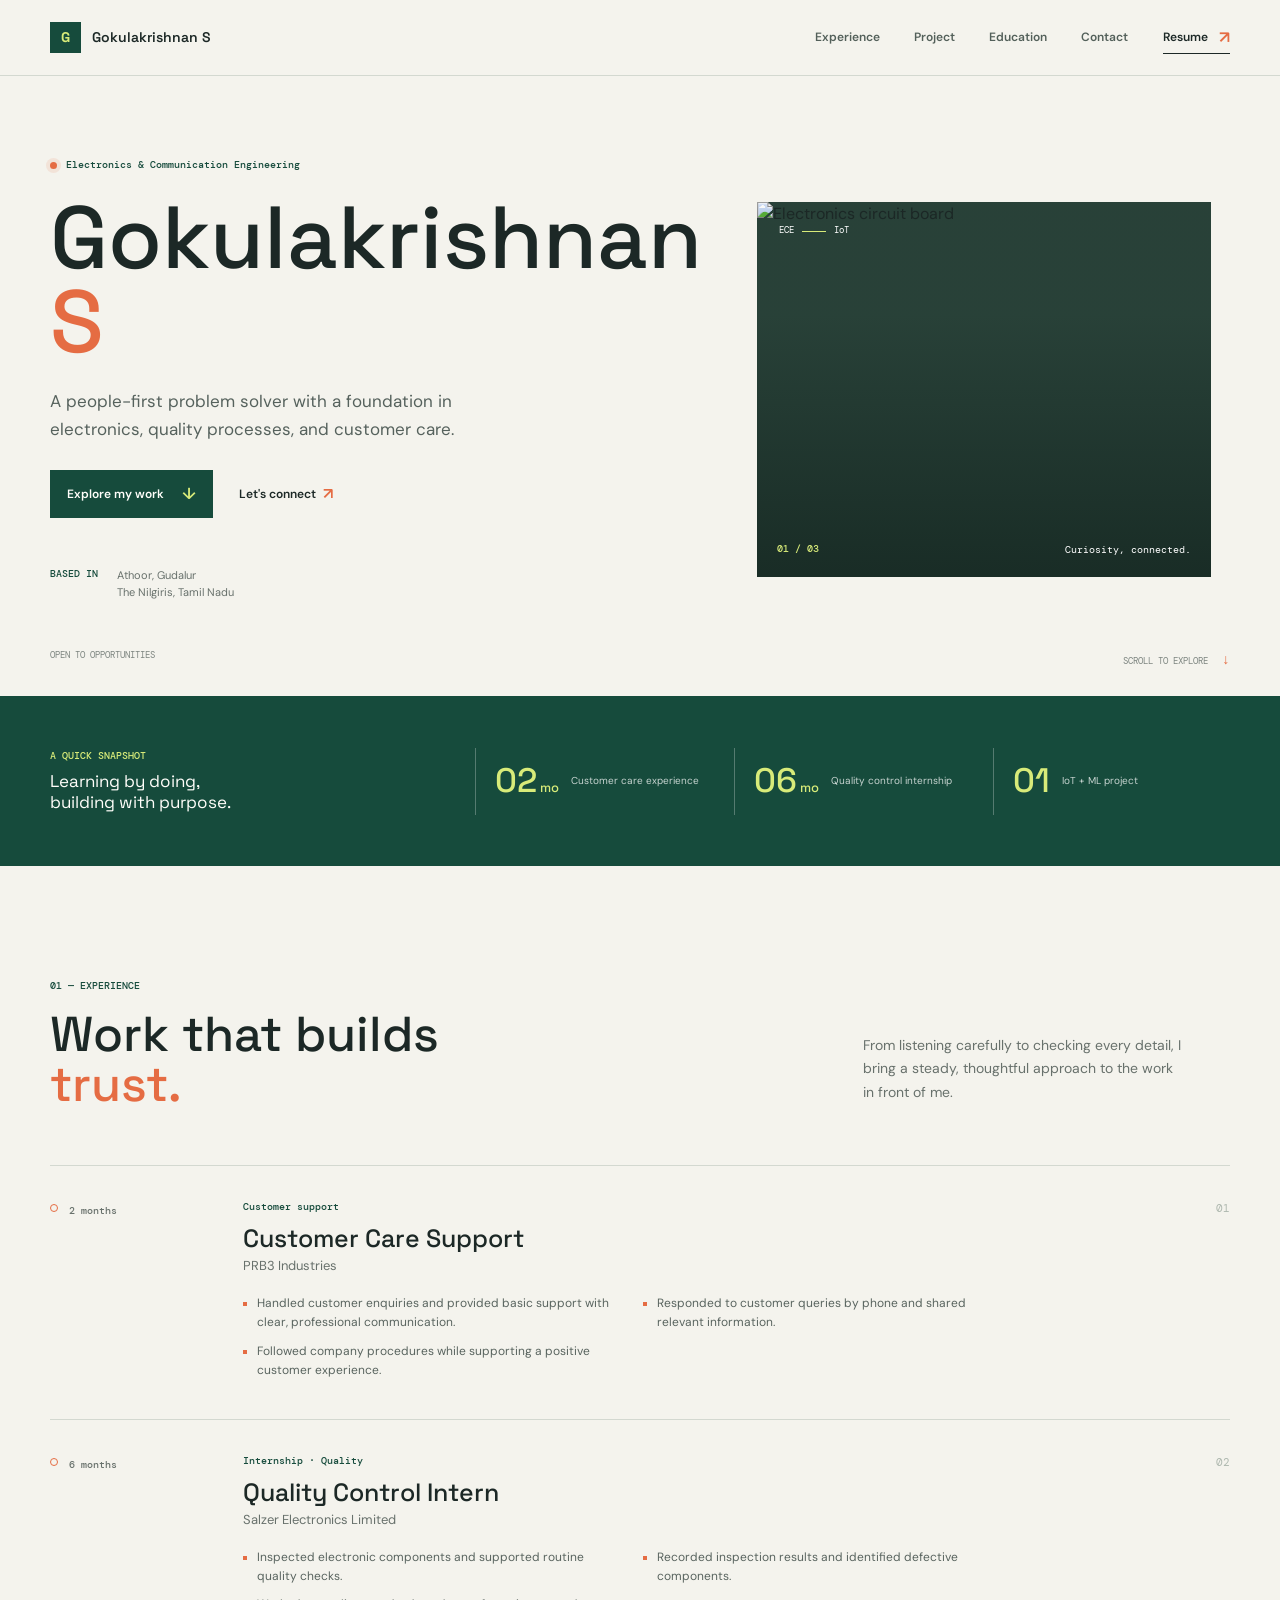
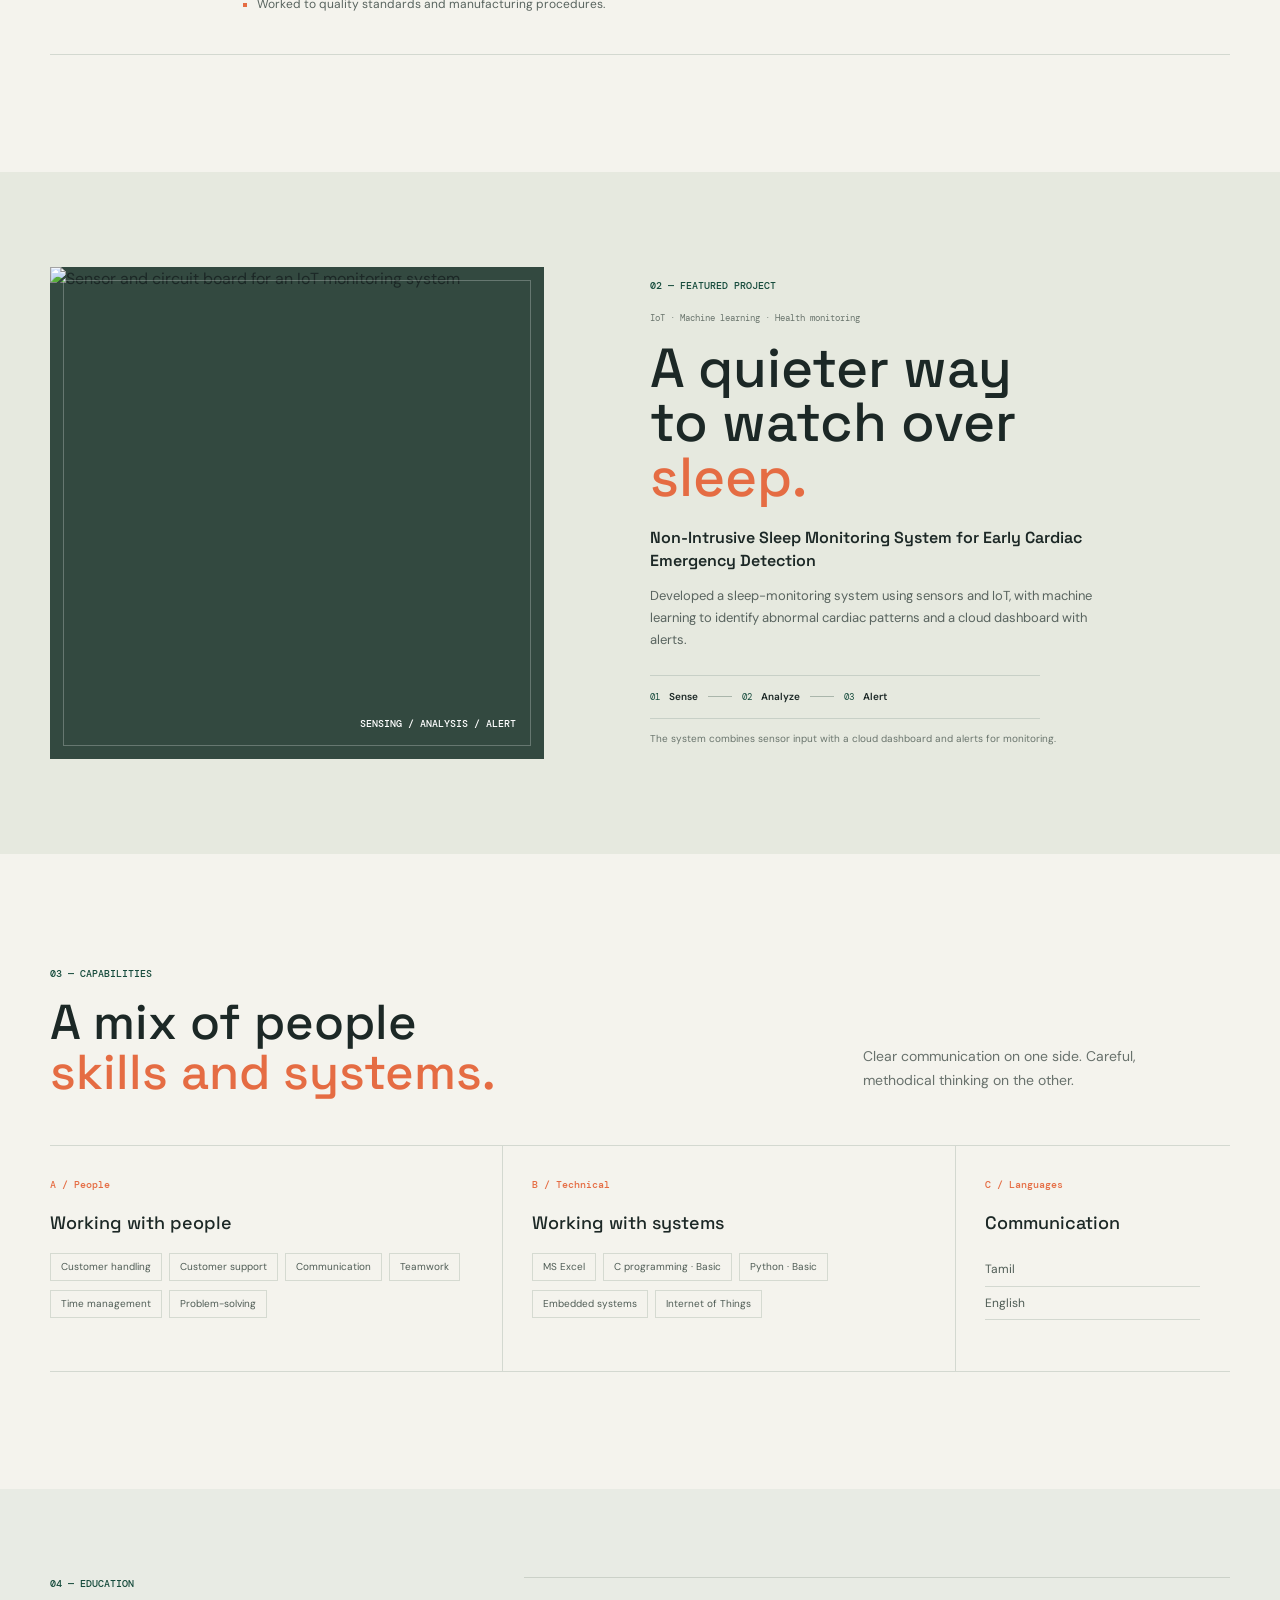
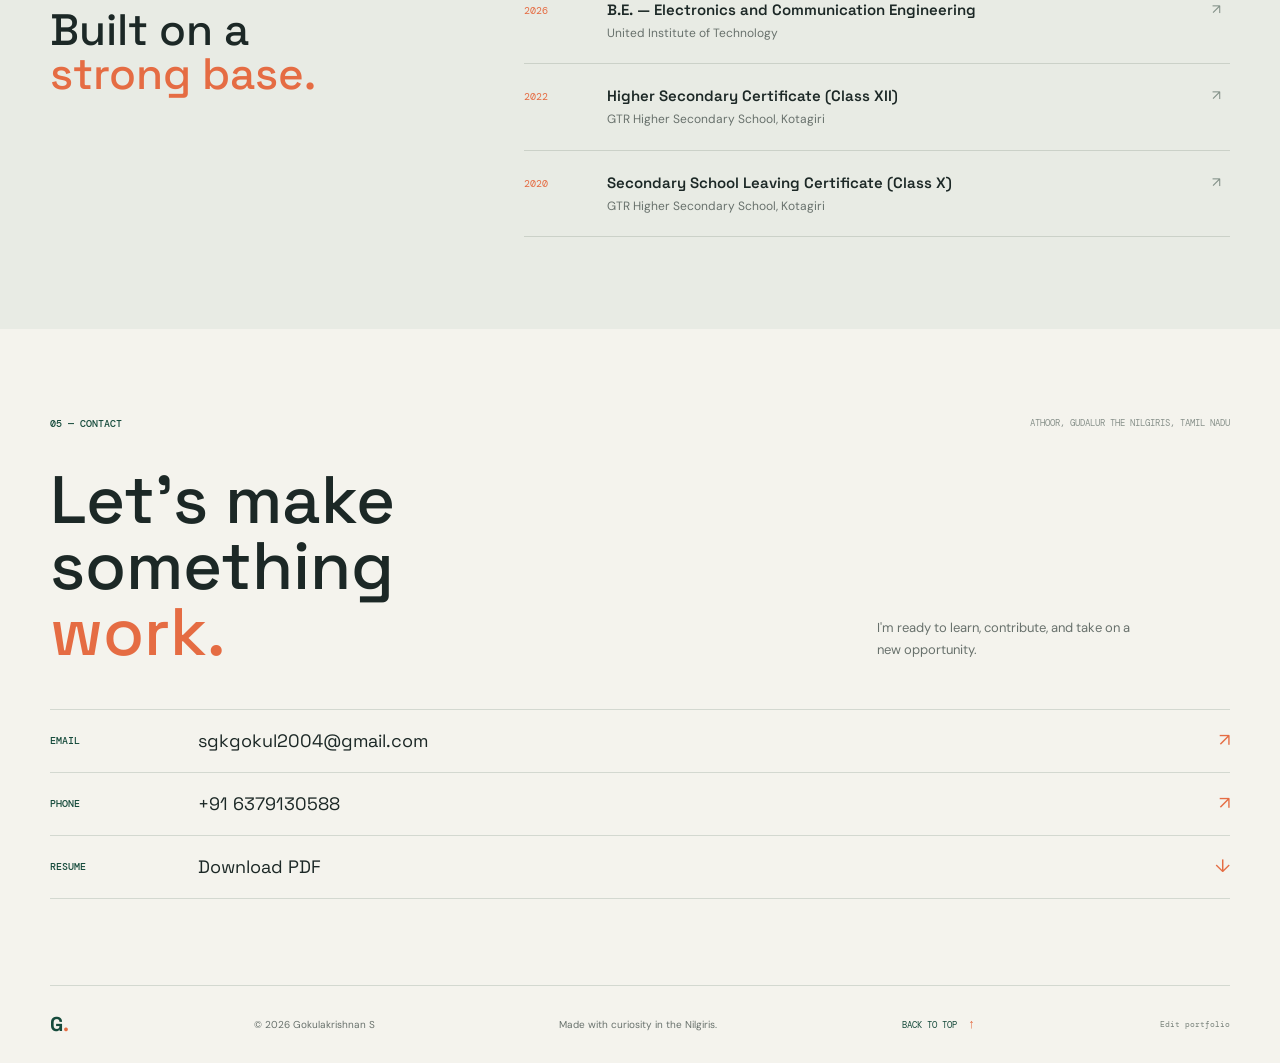
==== index.html @ 5e362fda "Build editable portfolio and GitHub Pages site" ====
<!doctype html>
<html lang="en">
  <head>
    <meta charset="utf-8" />
    <meta name="viewport" content="width=device-width, initial-scale=1" />
    <meta name="theme-color" content="#f4f3ed" />
    <meta name="description" content="Portfolio of Gokulakrishnan S, Electronics and Communication Engineering graduate with experience in customer support and quality control." />
    <title>Gokulakrishnan S | ECE Graduate & Customer Support</title>
    <link rel="preconnect" href="https://fonts.googleapis.com" />
    <link rel="preconnect" href="https://fonts.gstatic.com" crossorigin />
    <link href="https://fonts.googleapis.com/css2?family=DM+Mono:wght@400;500&family=DM+Sans:wght@400;500;600;700&family=Space+Grotesk:wght@400;500;600;700&display=swap" rel="stylesheet" />
    <link rel="stylesheet" href="styles.css" />
    <script src="script.js" defer></script>
  </head>
  <body>
    <a class="skip-link" href="#main">Skip to content</a>
    <header class="site-header">
      <a class="wordmark" href="#top" aria-label="Gokulakrishnan S, home"><span class="wordmark-mark">G</span><span>Gokulakrishnan S</span></a>
      <button class="menu-toggle" type="button" aria-expanded="false" aria-controls="primary-nav" aria-label="Open navigation"><span></span><span></span></button>
      <nav class="primary-nav" id="primary-nav" aria-label="Main navigation">
        <a href="#experience">Experience</a>
        <a href="#project">Project</a>
        <a href="#education">Education</a>
        <a href="#contact">Contact</a>
      </nav>
      <a class="header-resume" href="assets/Gokulakrishnan-S-Resume.pdf" download>
        <span>Resume</span><span class="arrow-icon" aria-hidden="true">↗</span>
      </a>
    </header>

    <main id="main">
      <section class="hero page-wrap" id="top" aria-labelledby="hero-title">
        <div class="hero-copy">
          <p class="eyebrow"><span class="status-dot"></span> Electronics & Communication Engineering</p>
          <h1 id="hero-title">Gokulakrishnan <span>S.</span></h1>
          <p class="hero-intro">A people-first problem solver with a foundation in electronics, quality processes, and customer care.</p>
          <div class="hero-actions">
            <a class="button button-dark" href="#experience">Explore my work <span aria-hidden="true">↓</span></a>
            <a class="text-link" href="mailto:sgkgokul2004@gmail.com">Let’s connect <span aria-hidden="true">↗</span></a>
          </div>
          <div class="hero-meta">
            <span class="mono-label">BASED IN</span>
            <span>Athoor, Gudalur<br />The Nilgiris, Tamil Nadu</span>
          </div>
        </div>
        <div class="hero-visual" role="img" aria-label="Detailed electronics circuit board">
          <div class="visual-caption"><span class="caption-index">01 / 03</span><span>Curiosity, connected.</span></div>
          <div class="visual-stamp"><span>ECE</span><span class="stamp-line"></span><span>IoT</span></div>
        </div>
        <div class="hero-bottomline"><span>OPEN TO OPPORTUNITIES</span><span class="scroll-cue">SCROLL TO EXPLORE <span aria-hidden="true">↓</span></span></div>
      </section>

      <section class="snapshot" aria-label="Career snapshot">
        <div class="snapshot-inner page-wrap">
          <div class="snapshot-heading"><span class="eyebrow">A QUICK SNAPSHOT</span><p>Learning by doing,<br />building with purpose.</p></div>
          <div class="snapshot-stat"><strong>02<span> mo</span></strong><span>Customer care<br />experience</span></div>
          <div class="snapshot-stat"><strong>06<span> mo</span></strong><span>Quality control<br />internship</span></div>
          <div class="snapshot-stat"><strong>01</strong><span>IoT + ML<br />featured project</span></div>
        </div>
      </section>

      <section class="section page-wrap" id="experience" aria-labelledby="experience-title">
        <div class="section-heading">
          <div><p class="eyebrow">01 — EXPERIENCE</p><h2 id="experience-title">Work that builds<br /><em>trust.</em></h2></div>
          <p class="section-intro">From listening carefully to checking every detail, I bring a steady, thoughtful approach to the work in front of me.</p>
        </div>
        <div class="experience-list">
          <article class="experience-item">
            <div class="experience-date"><span class="date-marker"></span><span class="mono-label">2 MONTHS</span></div>
            <div class="experience-main"><p class="role-type">CUSTOMER SUPPORT</p><h3>Customer Care Support</h3><p class="company">PRB3 Industries</p><ul class="detail-list"><li>Handled customer enquiries and provided basic support with clear, professional communication.</li><li>Responded to customer queries by phone and shared relevant information.</li><li>Followed company procedures while supporting a positive customer experience.</li></ul></div>
            <span class="experience-number">01</span>
          </article>
          <article class="experience-item">
            <div class="experience-date"><span class="date-marker"></span><span class="mono-label">6 MONTHS</span></div>
            <div class="experience-main"><p class="role-type">INTERNSHIP · QUALITY</p><h3>Quality Control Intern</h3><p class="company">Salzer Electronics Limited</p><ul class="detail-list"><li>Inspected electronic components and supported routine quality checks.</li><li>Recorded inspection results and identified defective components.</li><li>Worked to quality standards and manufacturing procedures.</li></ul></div>
            <span class="experience-number">02</span>
          </article>
        </div>
      </section>

      <section class="project-section" id="project" aria-labelledby="project-title">
        <div class="project-layout page-wrap">
          <div class="project-image" role="img" aria-label="Connected electronic sensor board representing an IoT monitoring system"><span class="image-note">SENSING / ANALYSIS / ALERT</span></div>
          <div class="project-copy">
            <p class="eyebrow">02 — FEATURED PROJECT</p>
            <p class="project-kicker">IoT · MACHINE LEARNING · HEALTH MONITORING</p>
            <h2 id="project-title">A quieter way<br />to watch over<br /><em>sleep.</em></h2>
            <h3>Non-Intrusive Sleep Monitoring System for Early Cardiac Emergency Detection</h3>
            <p class="project-description">Developed a sleep-monitoring system using sensors and IoT, with machine learning to identify abnormal cardiac patterns and a cloud dashboard with alerts.</p>
            <div class="project-flow" aria-label="Project workflow"><span>01 <b>Sense</b></span><i aria-hidden="true"></i><span>02 <b>Analyze</b></span><i aria-hidden="true"></i><span>03 <b>Alert</b></span></div>
            <p class="project-footnote">The system combines sensor input with a cloud dashboard and alerts for monitoring.</p>
          </div>
        </div>
      </section>

      <section class="section page-wrap capability-section" aria-labelledby="capabilities-title">
        <div class="section-heading compact-heading">
          <div><p class="eyebrow">03 — CAPABILITIES</p><h2 id="capabilities-title">A mix of people<br />skills and <em>systems.</em></h2></div>
          <p class="section-intro">Clear communication on one side. Careful, methodical thinking on the other.</p>
        </div>
        <div class="skills-grid">
          <div class="skill-group"><span class="skill-index">A / PEOPLE</span><h3>Working with people</h3><ul><li>Customer handling</li><li>Customer support</li><li>Communication</li><li>Teamwork</li><li>Time management</li><li>Problem-solving</li></ul></div>
          <div class="skill-group"><span class="skill-index">B / TECHNICAL</span><h3>Working with systems</h3><ul><li>MS Excel</li><li>C programming <small>Basic</small></li><li>Python <small>Basic</small></li><li>Embedded systems</li><li>Internet of Things</li></ul></div>
          <div class="skill-group language-group"><span class="skill-index">C / LANGUAGES</span><h3>Communication</h3><ul><li>Tamil</li><li>English</li></ul></div>
        </div>
      </section>

      <section class="education-section" id="education" aria-labelledby="education-title">
        <div class="education-inner page-wrap">
          <div class="education-title"><p class="eyebrow">04 — EDUCATION</p><h2 id="education-title">Built on a<br /><em>strong base.</em></h2></div>
          <div class="education-list">
            <article class="education-item"><span class="education-year">2026</span><div><h3>B.E. — Electronics and Communication Engineering</h3><p>United Institute of Technology</p></div><span class="education-mark" aria-hidden="true">↗</span></article>
            <article class="education-item"><span class="education-year">2022</span><div><h3>Higher Secondary Certificate <span>(Class XII)</span></h3><p>GTR Higher Secondary School, Kotagiri</p></div><span class="education-mark" aria-hidden="true">↗</span></article>
            <article class="education-item"><span class="education-year">2020</span><div><h3>Secondary School Leaving Certificate <span>(Class X)</span></h3><p>GTR Higher Secondary School, Kotagiri</p></div><span class="education-mark" aria-hidden="true">↗</span></article>
          </div>
        </div>
      </section>

      <section class="contact-section page-wrap" id="contact" aria-labelledby="contact-title">
        <div class="contact-topline"><p class="eyebrow">05 — CONTACT</p><span class="contact-coordinate">NILGIRIS · TAMIL NADU</span></div>
        <div class="contact-main"><h2 id="contact-title">Let’s make<br />something <em>work.</em></h2><p>I’m ready to learn, contribute, and take on a new opportunity.</p></div>
        <div class="contact-links"><a href="mailto:sgkgokul2004@gmail.com"><span class="contact-type">EMAIL</span><span>sgkgokul2004@gmail.com</span><span class="contact-arrow" aria-hidden="true">↗</span></a><a href="tel:+916379130588"><span class="contact-type">PHONE</span><span>+91 63791 30588</span><span class="contact-arrow" aria-hidden="true">↗</span></a><a href="assets/Gokulakrishnan-S-Resume.pdf" download><span class="contact-type">RESUME</span><span>Download PDF</span><span class="contact-arrow" aria-hidden="true">↓</span></a></div>
      </section>
    </main>

    <footer class="site-footer page-wrap"><a class="footer-mark" href="#top">G<span>.</span></a><span>© <span id="current-year">2026</span> Gokulakrishnan S</span><span>Made with curiosity in the Nilgiris.</span><a class="back-top" href="#top">BACK TO TOP <span aria-hidden="true">↑</span></a></footer>
  </body>
</html>
---- styles.css ----
:root {
  color-scheme: light;
  --paper: #f4f3ed;
  --ink: #1c2826;
  --muted: #68716c;
  --line: #d3d8d0;
  --green: #164b3c;
  --lime: #d8eb79;
  --orange: #e56c43;
  --white: #fffefa;
  --font-display: "Space Grotesk", "Trebuchet MS", sans-serif;
  --font-body: "DM Sans", "Segoe UI", sans-serif;
  --font-mono: "DM Mono", Consolas, monospace;
}

* { box-sizing: border-box; }
html { scroll-behavior: smooth; scroll-padding-top: 88px; }
body { margin: 0; background: var(--paper); color: var(--ink); font-family: var(--font-body); font-size: 16px; line-height: 1.55; -webkit-font-smoothing: antialiased; }
a { color: inherit; text-decoration: none; }
button { color: inherit; font: inherit; }
::selection { color: var(--ink); background: var(--lime); }
.page-wrap { width: min(1180px, calc(100% - 96px)); margin-inline: auto; }
.skip-link { position: absolute; z-index: 20; top: 8px; left: 8px; padding: 10px 14px; transform: translateY(-150%); background: var(--lime); color: var(--ink); }
.skip-link:focus { transform: translateY(0); }

.site-header { position: relative; z-index: 10; display: flex; align-items: center; justify-content: space-between; min-height: 76px; padding: 0 max(48px, calc((100vw - 1180px) / 2)); border-bottom: 1px solid var(--line); background: var(--paper); }
.wordmark { display: inline-flex; align-items: center; gap: 11px; font-family: var(--font-display); font-size: 14px; font-weight: 600; }
.wordmark-mark { display: grid; width: 31px; aspect-ratio: 1; place-items: center; background: var(--green); color: var(--lime); font-family: var(--font-display); font-weight: 700; }
.primary-nav { display: flex; gap: 34px; margin-left: auto; margin-right: 35px; }
.primary-nav a, .header-resume { font-size: 12px; font-weight: 600; }
.primary-nav a { color: #53605a; transition: color 160ms ease; }
.primary-nav a:hover, .primary-nav a:focus-visible { color: var(--orange); }
.header-resume { display: inline-flex; align-items: center; gap: 11px; border-bottom: 1px solid var(--ink); padding: 7px 0; }
.arrow-icon { color: var(--orange); font-size: 17px; line-height: 1; }
.menu-toggle { display: none; }

.hero { position: relative; display: grid; grid-template-columns: 1.04fr .96fr; gap: 6.5%; min-height: 585px; padding-top: 82px; padding-bottom: 75px; }
.hero-copy { align-self: center; padding-bottom: 20px; }
.eyebrow, .mono-label, .role-type, .skill-index, .contact-type, .caption-index, .image-note { font-family: var(--font-mono); font-size: 10px; font-weight: 500; letter-spacing: 0; line-height: 1.4; }
.eyebrow { display: flex; align-items: center; gap: 9px; margin: 0 0 24px; color: var(--green); }
.status-dot { width: 7px; height: 7px; border-radius: 50%; background: var(--orange); box-shadow: 0 0 0 4px rgb(229 108 67 / 12%); }
h1, h2, h3, p { margin-top: 0; }
h1, h2, .contact-main h2 { font-family: var(--font-display); font-weight: 500; letter-spacing: 0; }
.hero h1 { max-width: 630px; margin-bottom: 22px; font-size: clamp(54px, 7vw, 88px); line-height: .96; }
.hero h1 span { color: var(--orange); }
.hero-intro { max-width: 410px; margin-bottom: 27px; color: #56625d; font-size: 17px; line-height: 1.65; }
.hero-actions { display: flex; align-items: center; gap: 26px; }
.button { display: inline-flex; align-items: center; gap: 18px; min-height: 48px; padding: 0 17px; font-size: 12px; font-weight: 600; transition: transform 160ms ease, background 160ms ease; }
.button:hover { transform: translateY(-2px); }
.button-dark { background: var(--green); color: var(--white); }
.button-dark span { color: var(--lime); font-size: 16px; }
.text-link { display: inline-flex; align-items: center; gap: 7px; font-size: 12px; font-weight: 600; }
.text-link span { color: var(--orange); font-size: 16px; }
.hero-meta { display: flex; align-items: flex-start; gap: 19px; margin-top: 49px; color: var(--muted); font-size: 11px; line-height: 1.55; }
.hero-meta .mono-label { color: var(--green); }
.hero-visual { position: relative; align-self: center; min-height: 375px; overflow: hidden; background: #294239 url("https://images.unsplash.com/photo-1518770660439-4636190af475?auto=format&fit=crop&w=1200&q=85") center / cover no-repeat; }
.hero-visual::before { position: absolute; inset: 0; content: ""; background: linear-gradient(180deg, rgb(15 31 26 / 3%) 30%, rgb(15 31 26 / 62%) 100%); }
.visual-caption { position: absolute; right: 20px; bottom: 20px; left: 20px; display: flex; justify-content: space-between; align-items: center; color: white; font-family: var(--font-mono); font-size: 10px; }
.caption-index { color: var(--lime); }
.visual-stamp { position: absolute; top: 22px; left: 22px; display: flex; align-items: center; gap: 8px; color: white; font-family: var(--font-mono); font-size: 9px; }
.stamp-line { width: 24px; height: 1px; background: var(--lime); }
.hero-bottomline { position: absolute; right: 0; bottom: 25px; left: 0; display: flex; justify-content: space-between; color: #7d8580; font-family: var(--font-mono); font-size: 9px; }
.scroll-cue span { margin-left: 9px; color: var(--orange); font-size: 14px; }

.snapshot { background: var(--green); color: var(--white); }
.snapshot-inner { display: grid; grid-template-columns: 1.7fr repeat(3, 1fr); align-items: center; gap: 22px; min-height: 170px; padding-block: 27px; }
.snapshot-heading .eyebrow { margin-bottom: 8px; color: var(--lime); }
.snapshot-heading p { margin: 0; font-family: var(--font-display); font-size: 17px; line-height: 1.25; }
.snapshot-stat { display: flex; align-items: center; gap: 12px; min-height: 67px; padding-left: 19px; border-left: 1px solid rgb(255 255 255 / 27%); }
.snapshot-stat strong { color: var(--lime); font-family: var(--font-display); font-size: 34px; font-weight: 500; line-height: 1; }
.snapshot-stat strong span { font-size: 13px; }
.snapshot-stat > span { color: rgb(255 255 255 / 76%); font-size: 10px; line-height: 1.45; }

.section { padding-top: 113px; padding-bottom: 117px; }
.section-heading { display: flex; justify-content: space-between; align-items: end; gap: 40px; margin-bottom: 55px; }
.section-heading .eyebrow, .education-title .eyebrow { margin-bottom: 17px; }
.section-heading h2, .education-title h2 { margin: 0; font-size: 49px; line-height: 1.02; }
h2 em { color: var(--orange); font-style: normal; }
.section-intro { max-width: 320px; margin: 0 4% 5px 0; color: var(--muted); font-size: 14px; line-height: 1.7; }
.experience-list { border-top: 1px solid var(--line); }
.experience-item { display: grid; grid-template-columns: 165px 1fr 50px; gap: 28px; padding: 34px 0 39px; border-bottom: 1px solid var(--line); }
.experience-date { display: flex; align-items: flex-start; gap: 11px; padding-top: 4px; color: var(--muted); }
.date-marker { width: 8px; height: 8px; border: 1px solid var(--orange); border-radius: 50%; }
.experience-main .role-type { margin-bottom: 9px; color: var(--green); }
.experience-main h3 { margin-bottom: 3px; font-family: var(--font-display); font-size: 25px; font-weight: 500; line-height: 1.2; }
.company { margin-bottom: 18px; color: var(--muted); font-size: 13px; }
.detail-list { display: grid; grid-template-columns: repeat(2, minmax(0, 1fr)); gap: 9px 30px; max-width: 770px; margin: 0; padding: 0; list-style: none; }
.detail-list li { position: relative; padding-left: 14px; color: #59645f; font-size: 12px; line-height: 1.6; }
.detail-list li::before { position: absolute; top: 8px; left: 0; width: 4px; height: 4px; background: var(--orange); content: ""; }
.experience-number { justify-self: end; color: #aeb8af; font-family: var(--font-mono); font-size: 11px; }

.project-section { overflow: hidden; background: #e6e9df; }
.project-layout { display: grid; grid-template-columns: .92fr 1.08fr; gap: 9%; align-items: center; padding-top: 95px; padding-bottom: 95px; }
.project-image { position: relative; min-height: 492px; background: #334940 url("https://images.unsplash.com/photo-1518770660439-4636190af475?auto=format&fit=crop&w=1100&q=85") center / cover no-repeat; }
.project-image::after { position: absolute; inset: 0; border: 1px solid rgb(255 255 255 / 25%); content: ""; margin: 13px; }
.image-note { position: absolute; z-index: 1; right: 28px; bottom: 28px; color: white; }
.project-copy .eyebrow { margin-bottom: 19px; }
.project-kicker { margin-bottom: 15px; color: #6a756d; font-family: var(--font-mono); font-size: 9px; }
.project-copy h2 { margin-bottom: 22px; font-size: 55px; line-height: .99; }
.project-copy h3 { max-width: 460px; margin-bottom: 12px; font-family: var(--font-display); font-size: 16px; font-weight: 600; line-height: 1.45; }
.project-description { max-width: 460px; margin-bottom: 24px; color: #59645f; font-size: 13px; line-height: 1.7; }
.project-flow { display: flex; align-items: center; gap: 10px; max-width: 390px; padding-block: 13px; border-top: 1px solid #c8d0c7; border-bottom: 1px solid #c8d0c7; color: var(--green); font-family: var(--font-mono); font-size: 9px; }
.project-flow b { margin-left: 4px; color: var(--ink); font-family: var(--font-body); font-size: 10px; font-weight: 600; }
.project-flow i { width: 24px; height: 1px; background: #aab6ab; }
.project-footnote { margin: 12px 0 0; color: #6a756d; font-size: 10px; }

.compact-heading { margin-bottom: 47px; }
.skills-grid { display: grid; grid-template-columns: 1.15fr 1.15fr .7fr; border-top: 1px solid var(--line); border-bottom: 1px solid var(--line); }
.skill-group { min-height: 225px; padding: 25px 30px 28px 0; }
.skill-group + .skill-group { padding-left: 29px; border-left: 1px solid var(--line); }
.skill-index { color: var(--orange); }
.skill-group h3 { margin: 14px 0 16px; font-family: var(--font-display); font-size: 18px; font-weight: 500; }
.skill-group ul { display: flex; flex-wrap: wrap; gap: 9px 7px; margin: 0; padding: 0; list-style: none; }
.skill-group li { padding: 7px 10px; border: 1px solid #d5dad1; color: #4f5c55; font-size: 10px; line-height: 1.2; }
.skill-group li small { color: var(--orange); font-size: 9px; }
.language-group ul { display: block; }
.language-group li { display: flex; justify-content: space-between; gap: 8px; padding: 9px 0; border: 0; border-bottom: 1px solid var(--line); font-size: 12px; }
.language-note { color: var(--muted); font-size: 9px; }

.education-section { background: #e8ebe4; }
.education-inner { display: grid; grid-template-columns: .7fr 1.3fr; gap: 8%; padding-top: 88px; padding-bottom: 92px; }
.education-title h2 { font-size: 44px; }
.education-list { border-top: 1px solid #cbd1c8; }
.education-item { display: grid; grid-template-columns: 63px 1fr 18px; align-items: start; gap: 20px; padding: 21px 0; border-bottom: 1px solid #cbd1c8; }
.education-year { padding-top: 4px; color: var(--orange); font-family: var(--font-mono); font-size: 10px; }
.education-item h3 { margin: 0 0 4px; font-family: var(--font-display); font-size: 15px; font-weight: 600; line-height: 1.4; }
.education-item h3 span { color: var(--muted); font-weight: 400; }
.education-item p { margin: 0; color: var(--muted); font-size: 12px; }
.education-mark { color: #829087; font-size: 14px; }

.contact-section { padding-top: 88px; padding-bottom: 86px; }
.contact-topline { display: flex; justify-content: space-between; align-items: center; }
.contact-topline .eyebrow { margin-bottom: 0; }
.contact-coordinate { color: #89928c; font-family: var(--font-mono); font-size: 9px; }
.contact-main { display: flex; justify-content: space-between; align-items: end; gap: 30px; padding: 37px 0 44px; }
.contact-main h2 { margin: 0; font-size: 67px; line-height: .98; }
.contact-main > p { max-width: 270px; margin: 0 7% 5px 0; color: var(--muted); font-size: 13px; line-height: 1.65; }
.contact-links { border-top: 1px solid var(--line); }
.contact-links a { display: grid; grid-template-columns: 130px 1fr 20px; align-items: center; gap: 18px; padding: 17px 0; border-bottom: 1px solid var(--line); transition: padding 180ms ease; }
.contact-links a:hover { padding-inline: 8px; }
.contact-type { color: var(--green); }
.contact-links a > span:nth-child(2) { font-family: var(--font-display); font-size: 18px; }
.contact-arrow { justify-self: end; color: var(--orange); font-size: 18px; }
.site-footer { display: flex; align-items: center; justify-content: space-between; gap: 20px; min-height: 78px; border-top: 1px solid var(--line); color: var(--muted); font-size: 10px; }
.footer-mark { color: var(--green); font-family: var(--font-display); font-size: 20px; font-weight: 700; }
.footer-mark span { color: var(--orange); }
.back-top { color: var(--green); font-family: var(--font-mono); font-size: 9px; }
.back-top span { margin-left: 6px; color: var(--orange); font-size: 13px; }

:focus-visible { outline: 2px solid var(--orange); outline-offset: 4px; }
@media (max-width: 900px) {
  .page-wrap { width: min(100% - 56px, 680px); }
  .site-header { padding-inline: 28px; }
  .primary-nav { gap: 20px; margin-right: 24px; }
  .hero { grid-template-columns: 1fr .8fr; gap: 4%; min-height: 540px; padding-top: 65px; }
  .hero-visual { min-height: 330px; }
  .hero h1 { font-size: clamp(50px, 8vw, 70px); }
  .snapshot-inner { grid-template-columns: 1.35fr repeat(3, 1fr); gap: 10px; }
  .snapshot-stat { gap: 8px; padding-left: 12px; }
  .snapshot-stat strong { font-size: 29px; }
  .snapshot-stat > span { font-size: 9px; }
  .project-layout { gap: 6%; }
  .project-image { min-height: 420px; }
  .project-copy h2 { font-size: 48px; }
  .education-inner { gap: 5%; }
}
@media (max-width: 650px) {
  html { scroll-padding-top: 68px; }
  .page-wrap { width: calc(100% - 40px); }
  .site-header { min-height: 66px; padding-inline: 20px; }
  .wordmark { font-size: 12px; }
  .wordmark-mark { width: 28px; }
  .menu-toggle { display: flex; flex-direction: column; justify-content: center; gap: 5px; width: 38px; height: 38px; margin-left: auto; padding: 8px; border: 1px solid var(--line); background: transparent; cursor: pointer; }
  .menu-toggle span { width: 100%; height: 1px; background: var(--ink); transition: transform 160ms ease; }
  .menu-toggle[aria-expanded="true"] span:first-child { transform: translateY(3px) rotate(45deg); }
  .menu-toggle[aria-expanded="true"] span:last-child { transform: translateY(-3px) rotate(-45deg); }
  .primary-nav { position: absolute; top: 65px; right: 0; left: 0; display: none; flex-direction: column; gap: 0; margin: 0; padding: 8px 20px 16px; border-bottom: 1px solid var(--line); background: var(--paper); }
  .primary-nav.is-open { display: flex; }
  .primary-nav a { padding: 12px 0; border-bottom: 1px solid var(--line); }
  .primary-nav a:last-child { border-bottom: 0; }
  .header-resume { margin-left: 12px; font-size: 11px; }
  .hero { display: flex; flex-direction: column; gap: 32px; min-height: initial; padding-top: 57px; padding-bottom: 70px; }
  .hero-copy { padding: 0; }
  .eyebrow { font-size: 9px; }
  .hero .eyebrow { margin-bottom: 19px; }
  .hero h1 { max-width: 450px; margin-bottom: 18px; font-size: clamp(36px, 10.7vw, 58px); }
  .hero-intro { max-width: 390px; font-size: 15px; }
  .hero-meta { margin-top: 31px; }
  .hero-visual { width: 100%; min-height: 270px; }
  .hero-bottomline { bottom: 23px; font-size: 8px; }
  .snapshot-inner { grid-template-columns: repeat(3, 1fr); gap: 19px 8px; min-height: auto; padding-block: 27px; }
  .snapshot-heading { grid-column: 1 / -1; }
  .snapshot-heading p br { display: none; }
  .snapshot-stat { min-height: 54px; padding-left: 9px; }
  .snapshot-stat strong { font-size: 26px; }
  .snapshot-stat strong span { font-size: 10px; }
  .snapshot-stat > span { font-size: 8px; }
  .section { padding-top: 77px; padding-bottom: 80px; }
  .section-heading { display: block; margin-bottom: 35px; }
  .section-heading h2, .education-title h2 { font-size: 42px; }
  .section-intro { margin: 19px 0 0; font-size: 13px; }
  .experience-item { grid-template-columns: 1fr 30px; gap: 8px 15px; padding-block: 25px 29px; }
  .experience-date { grid-column: 1 / -1; gap: 8px; }
  .experience-main h3 { font-size: 22px; }
  .detail-list { grid-template-columns: 1fr; gap: 6px; }
  .experience-number { grid-column: 2; grid-row: 2; }
  .project-layout { grid-template-columns: 1fr; gap: 31px; padding-top: 58px; padding-bottom: 63px; }
  .project-image { min-height: 320px; }
  .project-copy h2 { font-size: 47px; }
  .project-copy h3 { font-size: 15px; }
  .skills-grid { grid-template-columns: 1fr; }
  .skill-group { min-height: auto; padding: 22px 0 25px; }
  .skill-group + .skill-group { padding-left: 0; border-top: 1px solid var(--line); border-left: 0; }
  .skill-group h3 { margin: 10px 0 13px; }
  .education-inner { grid-template-columns: 1fr; gap: 30px; padding-top: 66px; padding-bottom: 68px; }
  .education-title h2 br { display: none; }
  .education-item { grid-template-columns: 44px 1fr 15px; gap: 10px; padding-block: 17px; }
  .education-item h3 { font-size: 13px; }
  .education-item p { font-size: 11px; }
  .contact-section { padding-top: 63px; padding-bottom: 65px; }
  .contact-main { display: block; padding: 29px 0 31px; }
  .contact-main h2 { font-size: clamp(53px, 14vw, 68px); }
  .contact-main > p { margin: 19px 0 0; }
  .contact-links a { grid-template-columns: 62px minmax(0, 1fr) 17px; gap: 9px; padding-block: 15px; }
  .contact-links a > span:nth-child(2) { overflow-wrap: anywhere; font-size: 14px; }
  .contact-type { font-size: 8px; }
  .site-footer { flex-wrap: wrap; justify-content: space-between; gap: 8px 12px; min-height: 92px; padding-block: 17px; }
  .site-footer > span:nth-of-type(2) { order: 3; width: calc(100% - 100px); }
}
@media (prefers-reduced-motion: reduce) {
  *, *::before, *::after { scroll-behavior: auto !important; transition-duration: .01ms !important; animation-duration: .01ms !important; animation-iteration-count: 1 !important; }
}

.hero-visual, .project-image { isolation: isolate; }
.hero-photo, .project-image > img { position: absolute; z-index: 0; inset: 0; width: 100%; height: 100%; object-fit: cover; }
.hero-visual::before { z-index: 1; }
.visual-caption, .visual-stamp, .image-note { z-index: 2; }
.project-image::after { z-index: 1; pointer-events: none; }
.reveal { transform: translateY(14px); opacity: 0; transition: transform 650ms cubic-bezier(.2,.7,.2,1), opacity 650ms ease; }
.reveal.is-visible { transform: translateY(0); opacity: 1; }
.project-link { margin-top: 20px; }
.certificate-grid { display: grid; grid-template-columns: repeat(auto-fit, minmax(245px, 1fr)); gap: 14px; }
.certificate-card { display: grid; grid-template-columns: minmax(100px, .75fr) minmax(0, 1.25fr); min-height: 158px; border: 1px solid var(--line); background: var(--white); }
.certificate-preview { position: relative; display: grid; min-height: 158px; place-items: center; overflow: hidden; background: #e6e9df; }
.certificate-preview > img { width: 100%; height: 100%; position: absolute; inset: 0; object-fit: cover; }
.certificate-file-mark { color: var(--green); font-family: var(--font-mono); font-size: 11px; }
.certificate-open { position: absolute; right: 9px; bottom: 8px; z-index: 1; display: grid; width: 24px; aspect-ratio: 1; place-items: center; background: var(--lime); color: var(--ink); font-size: 14px; }
.certificate-info { align-self: center; padding: 17px; }
.certificate-info .eyebrow { margin-bottom: 8px; font-size: 8px; }
.certificate-info h3 { margin: 0 0 4px; font-family: var(--font-display); font-size: 14px; font-weight: 600; line-height: 1.3; }
.certificate-info > p:not(.eyebrow) { margin: 0; color: var(--muted); font-size: 10px; }
.certificate-verify { display: inline-block; margin-top: 10px; color: var(--green); font-size: 9px; font-weight: 600; }
.admin-link { color: #78827b; font-family: var(--font-mono); font-size: 8px; }
.admin-link:hover { color: var(--orange); }
@media (max-width: 650px) {
  .certificate-grid { grid-template-columns: 1fr; }
  .certificate-card { grid-template-columns: 110px minmax(0, 1fr); }
  .certificate-preview { min-height: 145px; }
  .site-footer { column-gap: 14px; }
  .admin-link { order: 4; width: 100%; }
}
@media (prefers-reduced-motion: reduce) {
  .reveal { transform: none; opacity: 1; }
}
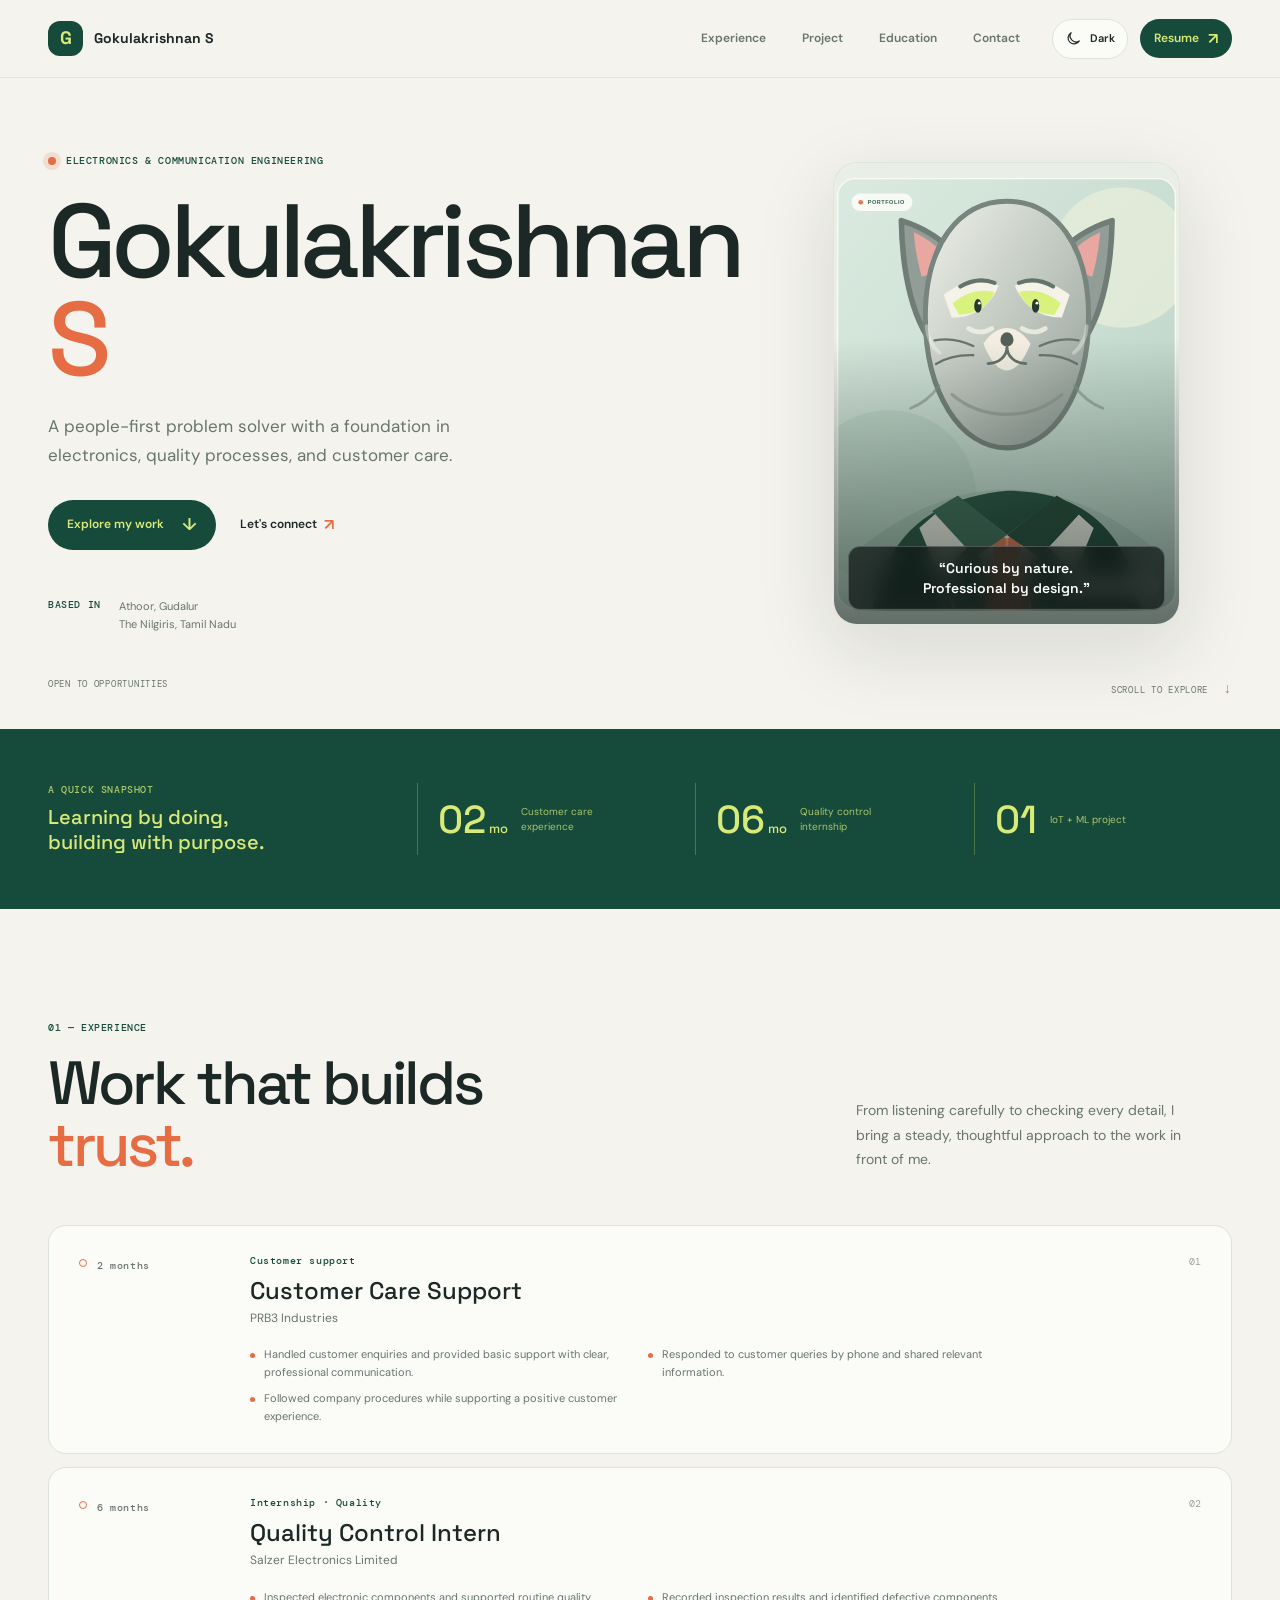
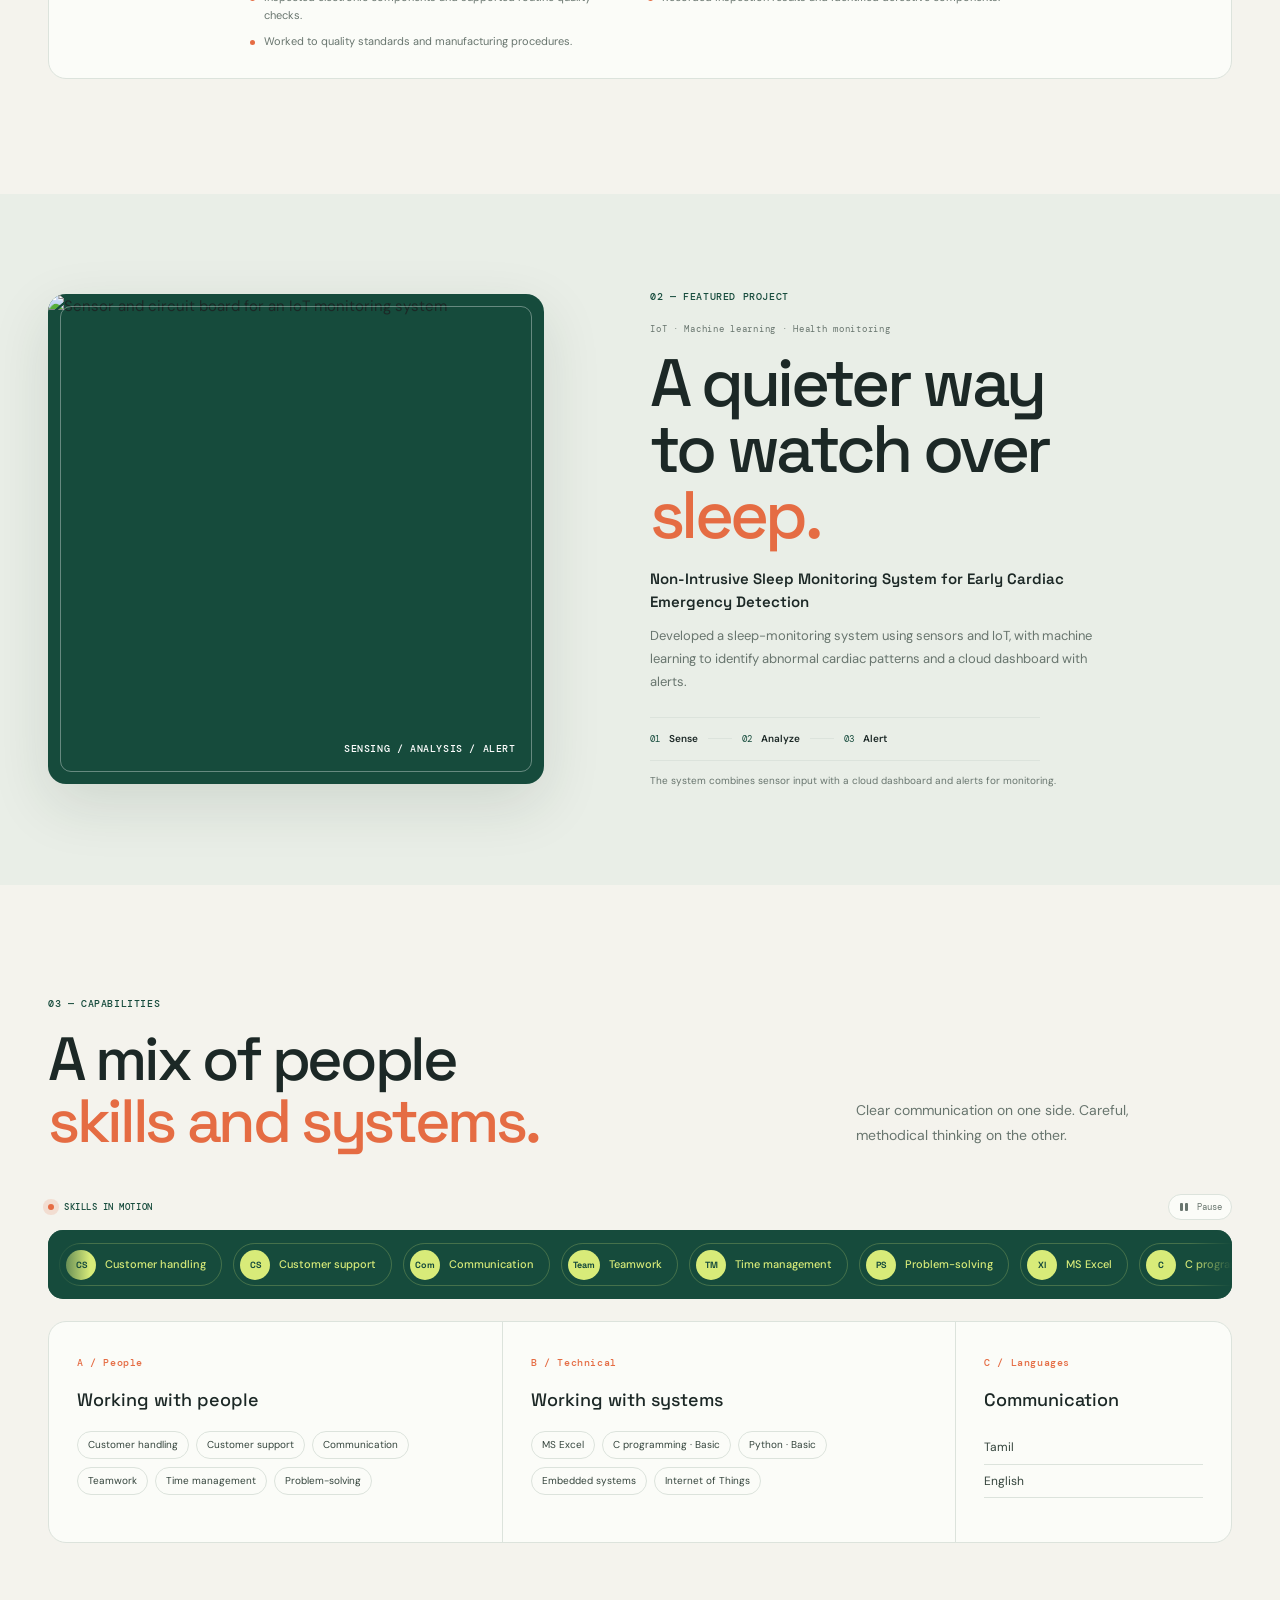
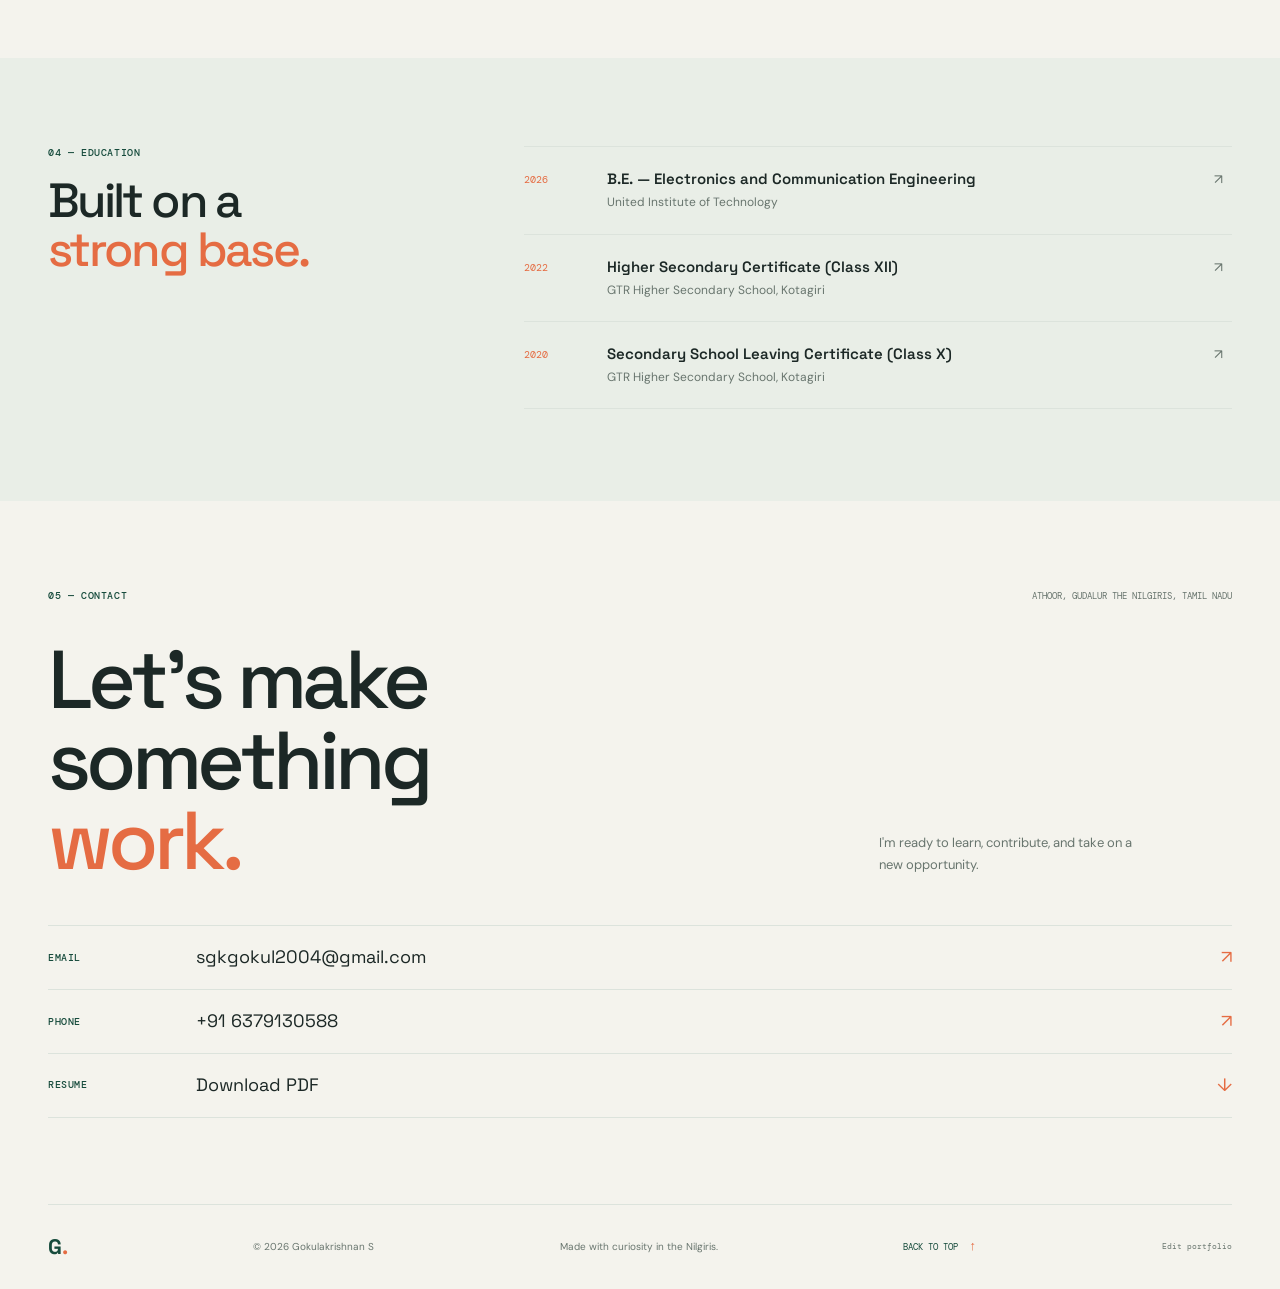
==== commit bf92b831: "Redesign portfolio and add live editor preview Co-authored-by: Copilot <223556219+Copilot@users.nore" ====
--- a/index.html
+++ b/index.html
@@ -1,128 +1,181 @@
-<!doctype html>
-<html lang="en">
-  <head>
-    <meta charset="utf-8" />
-    <meta name="viewport" content="width=device-width, initial-scale=1" />
-    <meta name="theme-color" content="#f4f3ed" />
-    <meta name="description" content="Portfolio of Gokulakrishnan S, Electronics and Communication Engineering graduate with experience in customer support and quality control." />
-    <title>Gokulakrishnan S | ECE Graduate & Customer Support</title>
-    <link rel="preconnect" href="https://fonts.googleapis.com" />
-    <link rel="preconnect" href="https://fonts.gstatic.com" crossorigin />
-    <link href="https://fonts.googleapis.com/css2?family=DM+Mono:wght@400;500&family=DM+Sans:wght@400;500;600;700&family=Space+Grotesk:wght@400;500;600;700&display=swap" rel="stylesheet" />
-    <link rel="stylesheet" href="styles.css" />
-    <script src="script.js" defer></script>
-  </head>
-  <body>
-    <a class="skip-link" href="#main">Skip to content</a>
-    <header class="site-header">
-      <a class="wordmark" href="#top" aria-label="Gokulakrishnan S, home"><span class="wordmark-mark">G</span><span>Gokulakrishnan S</span></a>
-      <button class="menu-toggle" type="button" aria-expanded="false" aria-controls="primary-nav" aria-label="Open navigation"><span></span><span></span></button>
-      <nav class="primary-nav" id="primary-nav" aria-label="Main navigation">
-        <a href="#experience">Experience</a>
-        <a href="#project">Project</a>
-        <a href="#education">Education</a>
-        <a href="#contact">Contact</a>
-      </nav>
-      <a class="header-resume" href="assets/Gokulakrishnan-S-Resume.pdf" download>
-        <span>Resume</span><span class="arrow-icon" aria-hidden="true">↗</span>
-      </a>
-    </header>
-
-    <main id="main">
-      <section class="hero page-wrap" id="top" aria-labelledby="hero-title">
-        <div class="hero-copy">
-          <p class="eyebrow"><span class="status-dot"></span> Electronics & Communication Engineering</p>
-          <h1 id="hero-title">Gokulakrishnan <span>S.</span></h1>
-          <p class="hero-intro">A people-first problem solver with a foundation in electronics, quality processes, and customer care.</p>
-          <div class="hero-actions">
-            <a class="button button-dark" href="#experience">Explore my work <span aria-hidden="true">↓</span></a>
-            <a class="text-link" href="mailto:sgkgokul2004@gmail.com">Let’s connect <span aria-hidden="true">↗</span></a>
-          </div>
-          <div class="hero-meta">
-            <span class="mono-label">BASED IN</span>
-            <span>Athoor, Gudalur<br />The Nilgiris, Tamil Nadu</span>
-          </div>
-        </div>
-        <div class="hero-visual" role="img" aria-label="Detailed electronics circuit board">
-          <div class="visual-caption"><span class="caption-index">01 / 03</span><span>Curiosity, connected.</span></div>
-          <div class="visual-stamp"><span>ECE</span><span class="stamp-line"></span><span>IoT</span></div>
-        </div>
-        <div class="hero-bottomline"><span>OPEN TO OPPORTUNITIES</span><span class="scroll-cue">SCROLL TO EXPLORE <span aria-hidden="true">↓</span></span></div>
-      </section>
-
-      <section class="snapshot" aria-label="Career snapshot">
-        <div class="snapshot-inner page-wrap">
-          <div class="snapshot-heading"><span class="eyebrow">A QUICK SNAPSHOT</span><p>Learning by doing,<br />building with purpose.</p></div>
-          <div class="snapshot-stat"><strong>02<span> mo</span></strong><span>Customer care<br />experience</span></div>
-          <div class="snapshot-stat"><strong>06<span> mo</span></strong><span>Quality control<br />internship</span></div>
-          <div class="snapshot-stat"><strong>01</strong><span>IoT + ML<br />featured project</span></div>
-        </div>
-      </section>
-
-      <section class="section page-wrap" id="experience" aria-labelledby="experience-title">
-        <div class="section-heading">
-          <div><p class="eyebrow">01 — EXPERIENCE</p><h2 id="experience-title">Work that builds<br /><em>trust.</em></h2></div>
-          <p class="section-intro">From listening carefully to checking every detail, I bring a steady, thoughtful approach to the work in front of me.</p>
-        </div>
-        <div class="experience-list">
-          <article class="experience-item">
-            <div class="experience-date"><span class="date-marker"></span><span class="mono-label">2 MONTHS</span></div>
-            <div class="experience-main"><p class="role-type">CUSTOMER SUPPORT</p><h3>Customer Care Support</h3><p class="company">PRB3 Industries</p><ul class="detail-list"><li>Handled customer enquiries and provided basic support with clear, professional communication.</li><li>Responded to customer queries by phone and shared relevant information.</li><li>Followed company procedures while supporting a positive customer experience.</li></ul></div>
-            <span class="experience-number">01</span>
-          </article>
-          <article class="experience-item">
-            <div class="experience-date"><span class="date-marker"></span><span class="mono-label">6 MONTHS</span></div>
-            <div class="experience-main"><p class="role-type">INTERNSHIP · QUALITY</p><h3>Quality Control Intern</h3><p class="company">Salzer Electronics Limited</p><ul class="detail-list"><li>Inspected electronic components and supported routine quality checks.</li><li>Recorded inspection results and identified defective components.</li><li>Worked to quality standards and manufacturing procedures.</li></ul></div>
-            <span class="experience-number">02</span>
-          </article>
-        </div>
-      </section>
-
-      <section class="project-section" id="project" aria-labelledby="project-title">
-        <div class="project-layout page-wrap">
-          <div class="project-image" role="img" aria-label="Connected electronic sensor board representing an IoT monitoring system"><span class="image-note">SENSING / ANALYSIS / ALERT</span></div>
-          <div class="project-copy">
-            <p class="eyebrow">02 — FEATURED PROJECT</p>
-            <p class="project-kicker">IoT · MACHINE LEARNING · HEALTH MONITORING</p>
-            <h2 id="project-title">A quieter way<br />to watch over<br /><em>sleep.</em></h2>
-            <h3>Non-Intrusive Sleep Monitoring System for Early Cardiac Emergency Detection</h3>
-            <p class="project-description">Developed a sleep-monitoring system using sensors and IoT, with machine learning to identify abnormal cardiac patterns and a cloud dashboard with alerts.</p>
-            <div class="project-flow" aria-label="Project workflow"><span>01 <b>Sense</b></span><i aria-hidden="true"></i><span>02 <b>Analyze</b></span><i aria-hidden="true"></i><span>03 <b>Alert</b></span></div>
-            <p class="project-footnote">The system combines sensor input with a cloud dashboard and alerts for monitoring.</p>
-          </div>
-        </div>
-      </section>
-
-      <section class="section page-wrap capability-section" aria-labelledby="capabilities-title">
-        <div class="section-heading compact-heading">
-          <div><p class="eyebrow">03 — CAPABILITIES</p><h2 id="capabilities-title">A mix of people<br />skills and <em>systems.</em></h2></div>
-          <p class="section-intro">Clear communication on one side. Careful, methodical thinking on the other.</p>
-        </div>
-        <div class="skills-grid">
-          <div class="skill-group"><span class="skill-index">A / PEOPLE</span><h3>Working with people</h3><ul><li>Customer handling</li><li>Customer support</li><li>Communication</li><li>Teamwork</li><li>Time management</li><li>Problem-solving</li></ul></div>
-          <div class="skill-group"><span class="skill-index">B / TECHNICAL</span><h3>Working with systems</h3><ul><li>MS Excel</li><li>C programming <small>Basic</small></li><li>Python <small>Basic</small></li><li>Embedded systems</li><li>Internet of Things</li></ul></div>
-          <div class="skill-group language-group"><span class="skill-index">C / LANGUAGES</span><h3>Communication</h3><ul><li>Tamil</li><li>English</li></ul></div>
-        </div>
-      </section>
-
-      <section class="education-section" id="education" aria-labelledby="education-title">
-        <div class="education-inner page-wrap">
-          <div class="education-title"><p class="eyebrow">04 — EDUCATION</p><h2 id="education-title">Built on a<br /><em>strong base.</em></h2></div>
-          <div class="education-list">
-            <article class="education-item"><span class="education-year">2026</span><div><h3>B.E. — Electronics and Communication Engineering</h3><p>United Institute of Technology</p></div><span class="education-mark" aria-hidden="true">↗</span></article>
-            <article class="education-item"><span class="education-year">2022</span><div><h3>Higher Secondary Certificate <span>(Class XII)</span></h3><p>GTR Higher Secondary School, Kotagiri</p></div><span class="education-mark" aria-hidden="true">↗</span></article>
-            <article class="education-item"><span class="education-year">2020</span><div><h3>Secondary School Leaving Certificate <span>(Class X)</span></h3><p>GTR Higher Secondary School, Kotagiri</p></div><span class="education-mark" aria-hidden="true">↗</span></article>
-          </div>
-        </div>
-      </section>
-
-      <section class="contact-section page-wrap" id="contact" aria-labelledby="contact-title">
-        <div class="contact-topline"><p class="eyebrow">05 — CONTACT</p><span class="contact-coordinate">NILGIRIS · TAMIL NADU</span></div>
-        <div class="contact-main"><h2 id="contact-title">Let’s make<br />something <em>work.</em></h2><p>I’m ready to learn, contribute, and take on a new opportunity.</p></div>
-        <div class="contact-links"><a href="mailto:sgkgokul2004@gmail.com"><span class="contact-type">EMAIL</span><span>sgkgokul2004@gmail.com</span><span class="contact-arrow" aria-hidden="true">↗</span></a><a href="tel:+916379130588"><span class="contact-type">PHONE</span><span>+91 63791 30588</span><span class="contact-arrow" aria-hidden="true">↗</span></a><a href="assets/Gokulakrishnan-S-Resume.pdf" download><span class="contact-type">RESUME</span><span>Download PDF</span><span class="contact-arrow" aria-hidden="true">↓</span></a></div>
-      </section>
-    </main>
-
-    <footer class="site-footer page-wrap"><a class="footer-mark" href="#top">G<span>.</span></a><span>© <span id="current-year">2026</span> Gokulakrishnan S</span><span>Made with curiosity in the Nilgiris.</span><a class="back-top" href="#top">BACK TO TOP <span aria-hidden="true">↑</span></a></footer>
-  </body>
-</html>
+<!doctype html>
+<html lang="en">
+  <head>
+    <meta charset="utf-8" />
+    <meta name="viewport" content="width=device-width, initial-scale=1" />
+    <meta name="theme-color" content="#f4f3ed" />
+    <meta name="description" content="Portfolio of Gokulakrishnan S, Electronics and Communication Engineering graduate with experience in customer support and quality control." />
+    <title>Gokulakrishnan S | ECE Graduate & Customer Support</title>
+    <script>
+      try {
+        const savedMode = localStorage.getItem("gokulakrishnanColorMode");
+        const systemPrefersDark = window.matchMedia("(prefers-color-scheme: dark)").matches;
+        document.documentElement.dataset.colorMode = savedMode === "light" || savedMode === "dark" ? savedMode : systemPrefersDark ? "dark" : "light";
+      } catch {
+        document.documentElement.dataset.colorMode = "light";
+      }
+    </script>
+    <link rel="preconnect" href="https://fonts.googleapis.com" />
+    <link rel="preconnect" href="https://fonts.gstatic.com" crossorigin />
+    <link href="https://fonts.googleapis.com/css2?family=DM+Mono:wght@400;500&family=DM+Sans:wght@400;500;600;700&family=Space+Grotesk:wght@400;500;600;700&display=swap" rel="stylesheet" />
+    <link rel="stylesheet" href="styles.css" />
+    <script src="script.js" defer></script>
+  </head>
+  <body>
+    <a class="skip-link" href="#main">Skip to content</a>
+    <header class="site-header">
+      <a class="wordmark" href="#top" aria-label="Gokulakrishnan S, home"><span class="wordmark-mark">G</span><span>Gokulakrishnan S</span></a>
+      <nav class="primary-nav" id="primary-nav" aria-label="Main navigation">
+        <a href="#experience">Experience</a>
+        <a href="#project">Project</a>
+        <a href="#education">Education</a>
+        <a href="#contact">Contact</a>
+      </nav>
+      <div class="header-actions">
+        <button class="theme-toggle" type="button" aria-label="Switch to dark mode" aria-pressed="false">
+          <span class="theme-icon" aria-hidden="true">
+            <svg class="icon-moon" viewBox="0 0 24 24"><path d="M20.2 15.4A8.4 8.4 0 0 1 8.6 3.8 8.5 8.5 0 1 0 20.2 15.4Z" /></svg>
+            <svg class="icon-sun" viewBox="0 0 24 24"><circle cx="12" cy="12" r="4" /><path d="M12 2v2m0 16v2M4.93 4.93l1.42 1.42m11.3 11.3 1.42 1.42M2 12h2m16 0h2M4.93 19.07l1.42-1.42m11.3-11.3 1.42-1.42" /></svg>
+          </span>
+          <span class="theme-label">Dark</span>
+        </button>
+        <button class="menu-toggle" type="button" aria-expanded="false" aria-controls="primary-nav" aria-label="Open navigation"><span></span><span></span></button>
+        <a class="header-resume" href="assets/Gokulakrishnan-S-Resume.pdf" download><span>Resume</span><span class="arrow-icon" aria-hidden="true">↗</span></a>
+      </div>
+    </header>
+
+    <main id="main">
+      <section class="hero page-wrap" id="top" aria-labelledby="hero-title">
+        <div class="hero-copy">
+          <p class="eyebrow"><span class="status-dot"></span> Electronics & Communication Engineering</p>
+          <h1 id="hero-title">Gokulakrishnan <span>S.</span></h1>
+          <p class="hero-intro">A people-first problem solver with a foundation in electronics, quality processes, and customer care.</p>
+          <div class="hero-actions">
+            <a class="button button-dark" href="#experience">Explore my work <span aria-hidden="true">↓</span></a>
+            <a class="text-link" href="mailto:sgkgokul2004@gmail.com">Let’s connect <span aria-hidden="true">↗</span></a>
+          </div>
+          <div class="hero-meta">
+            <span class="mono-label">BASED IN</span>
+            <span>Athoor, Gudalur<br />The Nilgiris, Tamil Nadu</span>
+          </div>
+        </div>
+        <div class="hero-visual">
+          <img class="hero-photo" src="assets/professional-cat.svg" alt="Original illustrated gray cat wearing a green business suit" fetchpriority="high" />
+          <div class="visual-caption">“Curious by nature. Professional by design.”</div>
+        </div>
+        <div class="hero-bottomline"><span>OPEN TO OPPORTUNITIES</span><span class="scroll-cue">SCROLL TO EXPLORE <span aria-hidden="true">↓</span></span></div>
+      </section>
+
+      <section class="snapshot" aria-label="Career snapshot">
+        <div class="snapshot-inner page-wrap">
+          <div class="snapshot-heading"><span class="eyebrow">A QUICK SNAPSHOT</span><p>Learning by doing,<br />building with purpose.</p></div>
+          <div class="snapshot-stat"><strong>02<span> mo</span></strong><span>Customer care<br />experience</span></div>
+          <div class="snapshot-stat"><strong>06<span> mo</span></strong><span>Quality control<br />internship</span></div>
+          <div class="snapshot-stat"><strong>01</strong><span>IoT + ML<br />featured project</span></div>
+        </div>
+      </section>
+
+      <section class="section page-wrap" id="experience" aria-labelledby="experience-title">
+        <div class="section-heading">
+          <div><p class="eyebrow">01 — EXPERIENCE</p><h2 id="experience-title">Work that builds<br /><em>trust.</em></h2></div>
+          <p class="section-intro">From listening carefully to checking every detail, I bring a steady, thoughtful approach to the work in front of me.</p>
+        </div>
+        <div class="experience-list">
+          <article class="experience-item">
+            <div class="experience-date"><span class="date-marker"></span><span class="mono-label">2 MONTHS</span></div>
+            <div class="experience-main"><p class="role-type">CUSTOMER SUPPORT</p><h3>Customer Care Support</h3><p class="company">PRB3 Industries</p><ul class="detail-list"><li>Handled customer enquiries and provided basic support with clear, professional communication.</li><li>Responded to customer queries by phone and shared relevant information.</li><li>Followed company procedures while supporting a positive customer experience.</li></ul></div>
+            <span class="experience-number">01</span>
+          </article>
+          <article class="experience-item">
+            <div class="experience-date"><span class="date-marker"></span><span class="mono-label">6 MONTHS</span></div>
+            <div class="experience-main"><p class="role-type">INTERNSHIP · QUALITY</p><h3>Quality Control Intern</h3><p class="company">Salzer Electronics Limited</p><ul class="detail-list"><li>Inspected electronic components and supported routine quality checks.</li><li>Recorded inspection results and identified defective components.</li><li>Worked to quality standards and manufacturing procedures.</li></ul></div>
+            <span class="experience-number">02</span>
+          </article>
+        </div>
+      </section>
+
+      <section class="project-section" id="project" aria-labelledby="project-title">
+        <div class="project-layout page-wrap">
+          <div class="project-image" role="img" aria-label="Connected electronic sensor board representing an IoT monitoring system"><span class="image-note">SENSING / ANALYSIS / ALERT</span></div>
+          <div class="project-copy">
+            <p class="eyebrow">02 — FEATURED PROJECT</p>
+            <p class="project-kicker">IoT · MACHINE LEARNING · HEALTH MONITORING</p>
+            <h2 id="project-title">A quieter way<br />to watch over<br /><em>sleep.</em></h2>
+            <h3>Non-Intrusive Sleep Monitoring System for Early Cardiac Emergency Detection</h3>
+            <p class="project-description">Developed a sleep-monitoring system using sensors and IoT, with machine learning to identify abnormal cardiac patterns and a cloud dashboard with alerts.</p>
+            <div class="project-flow" aria-label="Project workflow"><span>01 <b>Sense</b></span><i aria-hidden="true"></i><span>02 <b>Analyze</b></span><i aria-hidden="true"></i><span>03 <b>Alert</b></span></div>
+            <p class="project-footnote">The system combines sensor input with a cloud dashboard and alerts for monitoring.</p>
+          </div>
+        </div>
+      </section>
+
+      <section class="section page-wrap capability-section" aria-labelledby="capabilities-title">
+        <div class="section-heading compact-heading">
+          <div><p class="eyebrow">03 — CAPABILITIES</p><h2 id="capabilities-title">A mix of people<br />skills and <em>systems.</em></h2></div>
+          <p class="section-intro">Clear communication on one side. Careful, methodical thinking on the other.</p>
+        </div>
+        <div class="skills-showcase">
+          <div class="skills-showcase-heading"><span class="eyebrow"><span class="status-dot"></span> SKILLS IN MOTION</span><button class="marquee-toggle" type="button" aria-label="Pause skills ticker" aria-pressed="false"><span class="marquee-control-icon" aria-hidden="true"></span><span class="marquee-toggle-label">Pause</span></button></div>
+          <div class="skills-marquee" aria-label="Portfolio skills">
+            <div class="skills-marquee-track">
+              <div class="skills-marquee-group" role="list">
+                <span class="skills-marquee-item" role="listitem"><span class="skills-marquee-mark" aria-hidden="true">CS</span><span>Customer handling</span></span>
+                <span class="skills-marquee-item" role="listitem"><span class="skills-marquee-mark" aria-hidden="true">CS</span><span>Customer support</span></span>
+                <span class="skills-marquee-item" role="listitem"><span class="skills-marquee-mark" aria-hidden="true">Com</span><span>Communication</span></span>
+                <span class="skills-marquee-item" role="listitem"><span class="skills-marquee-mark" aria-hidden="true">Team</span><span>Teamwork</span></span>
+                <span class="skills-marquee-item" role="listitem"><span class="skills-marquee-mark" aria-hidden="true">TM</span><span>Time management</span></span>
+                <span class="skills-marquee-item" role="listitem"><span class="skills-marquee-mark" aria-hidden="true">PS</span><span>Problem-solving</span></span>
+                <span class="skills-marquee-item" role="listitem"><span class="skills-marquee-mark" aria-hidden="true">Xl</span><span>MS Excel</span></span>
+                <span class="skills-marquee-item" role="listitem"><span class="skills-marquee-mark" aria-hidden="true">C</span><span>C programming · Basic</span></span>
+                <span class="skills-marquee-item" role="listitem"><span class="skills-marquee-mark" aria-hidden="true">Py</span><span>Python · Basic</span></span>
+                <span class="skills-marquee-item" role="listitem"><span class="skills-marquee-mark" aria-hidden="true">HW</span><span>Embedded systems</span></span>
+                <span class="skills-marquee-item" role="listitem"><span class="skills-marquee-mark" aria-hidden="true">IoT</span><span>Internet of Things</span></span>
+                <span class="skills-marquee-item" role="listitem"><span class="skills-marquee-mark" aria-hidden="true">Ta</span><span>Tamil</span></span>
+                <span class="skills-marquee-item" role="listitem"><span class="skills-marquee-mark" aria-hidden="true">En</span><span>English</span></span>
+              </div>
+              <div class="skills-marquee-group skills-marquee-copy" role="list" aria-hidden="true">
+                <span class="skills-marquee-item" role="listitem"><span class="skills-marquee-mark" aria-hidden="true">CS</span><span>Customer handling</span></span>
+                <span class="skills-marquee-item" role="listitem"><span class="skills-marquee-mark" aria-hidden="true">CS</span><span>Customer support</span></span>
+                <span class="skills-marquee-item" role="listitem"><span class="skills-marquee-mark" aria-hidden="true">Com</span><span>Communication</span></span>
+                <span class="skills-marquee-item" role="listitem"><span class="skills-marquee-mark" aria-hidden="true">Team</span><span>Teamwork</span></span>
+                <span class="skills-marquee-item" role="listitem"><span class="skills-marquee-mark" aria-hidden="true">TM</span><span>Time management</span></span>
+                <span class="skills-marquee-item" role="listitem"><span class="skills-marquee-mark" aria-hidden="true">PS</span><span>Problem-solving</span></span>
+                <span class="skills-marquee-item" role="listitem"><span class="skills-marquee-mark" aria-hidden="true">Xl</span><span>MS Excel</span></span>
+                <span class="skills-marquee-item" role="listitem"><span class="skills-marquee-mark" aria-hidden="true">C</span><span>C programming · Basic</span></span>
+                <span class="skills-marquee-item" role="listitem"><span class="skills-marquee-mark" aria-hidden="true">Py</span><span>Python · Basic</span></span>
+                <span class="skills-marquee-item" role="listitem"><span class="skills-marquee-mark" aria-hidden="true">HW</span><span>Embedded systems</span></span>
+                <span class="skills-marquee-item" role="listitem"><span class="skills-marquee-mark" aria-hidden="true">IoT</span><span>Internet of Things</span></span>
+                <span class="skills-marquee-item" role="listitem"><span class="skills-marquee-mark" aria-hidden="true">Ta</span><span>Tamil</span></span>
+                <span class="skills-marquee-item" role="listitem"><span class="skills-marquee-mark" aria-hidden="true">En</span><span>English</span></span>
+              </div>
+            </div>
+          </div>
+        </div>
+        <div class="skills-grid">
+          <div class="skill-group"><span class="skill-index">A / PEOPLE</span><h3>Working with people</h3><ul><li>Customer handling</li><li>Customer support</li><li>Communication</li><li>Teamwork</li><li>Time management</li><li>Problem-solving</li></ul></div>
+          <div class="skill-group"><span class="skill-index">B / TECHNICAL</span><h3>Working with systems</h3><ul><li>MS Excel</li><li>C programming <small>Basic</small></li><li>Python <small>Basic</small></li><li>Embedded systems</li><li>Internet of Things</li></ul></div>
+          <div class="skill-group language-group"><span class="skill-index">C / LANGUAGES</span><h3>Communication</h3><ul><li>Tamil</li><li>English</li></ul></div>
+        </div>
+      </section>
+
+      <section class="education-section" id="education" aria-labelledby="education-title">
+        <div class="education-inner page-wrap">
+          <div class="education-title"><p class="eyebrow">04 — EDUCATION</p><h2 id="education-title">Built on a<br /><em>strong base.</em></h2></div>
+          <div class="education-list">
+            <article class="education-item"><span class="education-year">2026</span><div><h3>B.E. — Electronics and Communication Engineering</h3><p>United Institute of Technology</p></div><span class="education-mark" aria-hidden="true">↗</span></article>
+            <article class="education-item"><span class="education-year">2022</span><div><h3>Higher Secondary Certificate <span>(Class XII)</span></h3><p>GTR Higher Secondary School, Kotagiri</p></div><span class="education-mark" aria-hidden="true">↗</span></article>
+            <article class="education-item"><span class="education-year">2020</span><div><h3>Secondary School Leaving Certificate <span>(Class X)</span></h3><p>GTR Higher Secondary School, Kotagiri</p></div><span class="education-mark" aria-hidden="true">↗</span></article>
+          </div>
+        </div>
+      </section>
+
+      <section class="contact-section page-wrap" id="contact" aria-labelledby="contact-title">
+        <div class="contact-topline"><p class="eyebrow">05 — CONTACT</p><span class="contact-coordinate">NILGIRIS · TAMIL NADU</span></div>
+        <div class="contact-main"><h2 id="contact-title">Let’s make<br />something <em>work.</em></h2><p>I’m ready to learn, contribute, and take on a new opportunity.</p></div>
+        <div class="contact-links"><a href="mailto:sgkgokul2004@gmail.com"><span class="contact-type">EMAIL</span><span>sgkgokul2004@gmail.com</span><span class="contact-arrow" aria-hidden="true">↗</span></a><a href="tel:+916379130588"><span class="contact-type">PHONE</span><span>+91 63791 30588</span><span class="contact-arrow" aria-hidden="true">↗</span></a><a href="assets/Gokulakrishnan-S-Resume.pdf" download><span class="contact-type">RESUME</span><span>Download PDF</span><span class="contact-arrow" aria-hidden="true">↓</span></a></div>
+      </section>
+    </main>
+
+    <footer class="site-footer page-wrap"><a class="footer-mark" href="#top">G<span>.</span></a><span>© <span id="current-year">2026</span> Gokulakrishnan S</span><span>Made with curiosity in the Nilgiris.</span><a class="back-top" href="#top">BACK TO TOP <span aria-hidden="true">↑</span></a></footer>
+  </body>
+</html>
--- a/styles.css
+++ b/styles.css
@@ -1,264 +1,354 @@
-:root {
-  color-scheme: light;
-  --paper: #f4f3ed;
-  --ink: #1c2826;
-  --muted: #68716c;
-  --line: #d3d8d0;
-  --green: #164b3c;
-  --lime: #d8eb79;
-  --orange: #e56c43;
-  --white: #fffefa;
-  --font-display: "Space Grotesk", "Trebuchet MS", sans-serif;
-  --font-body: "DM Sans", "Segoe UI", sans-serif;
-  --font-mono: "DM Mono", Consolas, monospace;
-}
-
-* { box-sizing: border-box; }
-html { scroll-behavior: smooth; scroll-padding-top: 88px; }
-body { margin: 0; background: var(--paper); color: var(--ink); font-family: var(--font-body); font-size: 16px; line-height: 1.55; -webkit-font-smoothing: antialiased; }
-a { color: inherit; text-decoration: none; }
-button { color: inherit; font: inherit; }
-::selection { color: var(--ink); background: var(--lime); }
-.page-wrap { width: min(1180px, calc(100% - 96px)); margin-inline: auto; }
-.skip-link { position: absolute; z-index: 20; top: 8px; left: 8px; padding: 10px 14px; transform: translateY(-150%); background: var(--lime); color: var(--ink); }
-.skip-link:focus { transform: translateY(0); }
-
-.site-header { position: relative; z-index: 10; display: flex; align-items: center; justify-content: space-between; min-height: 76px; padding: 0 max(48px, calc((100vw - 1180px) / 2)); border-bottom: 1px solid var(--line); background: var(--paper); }
-.wordmark { display: inline-flex; align-items: center; gap: 11px; font-family: var(--font-display); font-size: 14px; font-weight: 600; }
-.wordmark-mark { display: grid; width: 31px; aspect-ratio: 1; place-items: center; background: var(--green); color: var(--lime); font-family: var(--font-display); font-weight: 700; }
-.primary-nav { display: flex; gap: 34px; margin-left: auto; margin-right: 35px; }
-.primary-nav a, .header-resume { font-size: 12px; font-weight: 600; }
-.primary-nav a { color: #53605a; transition: color 160ms ease; }
-.primary-nav a:hover, .primary-nav a:focus-visible { color: var(--orange); }
-.header-resume { display: inline-flex; align-items: center; gap: 11px; border-bottom: 1px solid var(--ink); padding: 7px 0; }
-.arrow-icon { color: var(--orange); font-size: 17px; line-height: 1; }
-.menu-toggle { display: none; }
-
-.hero { position: relative; display: grid; grid-template-columns: 1.04fr .96fr; gap: 6.5%; min-height: 585px; padding-top: 82px; padding-bottom: 75px; }
-.hero-copy { align-self: center; padding-bottom: 20px; }
-.eyebrow, .mono-label, .role-type, .skill-index, .contact-type, .caption-index, .image-note { font-family: var(--font-mono); font-size: 10px; font-weight: 500; letter-spacing: 0; line-height: 1.4; }
-.eyebrow { display: flex; align-items: center; gap: 9px; margin: 0 0 24px; color: var(--green); }
-.status-dot { width: 7px; height: 7px; border-radius: 50%; background: var(--orange); box-shadow: 0 0 0 4px rgb(229 108 67 / 12%); }
-h1, h2, h3, p { margin-top: 0; }
-h1, h2, .contact-main h2 { font-family: var(--font-display); font-weight: 500; letter-spacing: 0; }
-.hero h1 { max-width: 630px; margin-bottom: 22px; font-size: clamp(54px, 7vw, 88px); line-height: .96; }
-.hero h1 span { color: var(--orange); }
-.hero-intro { max-width: 410px; margin-bottom: 27px; color: #56625d; font-size: 17px; line-height: 1.65; }
-.hero-actions { display: flex; align-items: center; gap: 26px; }
-.button { display: inline-flex; align-items: center; gap: 18px; min-height: 48px; padding: 0 17px; font-size: 12px; font-weight: 600; transition: transform 160ms ease, background 160ms ease; }
-.button:hover { transform: translateY(-2px); }
-.button-dark { background: var(--green); color: var(--white); }
-.button-dark span { color: var(--lime); font-size: 16px; }
-.text-link { display: inline-flex; align-items: center; gap: 7px; font-size: 12px; font-weight: 600; }
-.text-link span { color: var(--orange); font-size: 16px; }
-.hero-meta { display: flex; align-items: flex-start; gap: 19px; margin-top: 49px; color: var(--muted); font-size: 11px; line-height: 1.55; }
-.hero-meta .mono-label { color: var(--green); }
-.hero-visual { position: relative; align-self: center; min-height: 375px; overflow: hidden; background: #294239 url("https://images.unsplash.com/photo-1518770660439-4636190af475?auto=format&fit=crop&w=1200&q=85") center / cover no-repeat; }
-.hero-visual::before { position: absolute; inset: 0; content: ""; background: linear-gradient(180deg, rgb(15 31 26 / 3%) 30%, rgb(15 31 26 / 62%) 100%); }
-.visual-caption { position: absolute; right: 20px; bottom: 20px; left: 20px; display: flex; justify-content: space-between; align-items: center; color: white; font-family: var(--font-mono); font-size: 10px; }
-.caption-index { color: var(--lime); }
-.visual-stamp { position: absolute; top: 22px; left: 22px; display: flex; align-items: center; gap: 8px; color: white; font-family: var(--font-mono); font-size: 9px; }
-.stamp-line { width: 24px; height: 1px; background: var(--lime); }
-.hero-bottomline { position: absolute; right: 0; bottom: 25px; left: 0; display: flex; justify-content: space-between; color: #7d8580; font-family: var(--font-mono); font-size: 9px; }
-.scroll-cue span { margin-left: 9px; color: var(--orange); font-size: 14px; }
-
-.snapshot { background: var(--green); color: var(--white); }
-.snapshot-inner { display: grid; grid-template-columns: 1.7fr repeat(3, 1fr); align-items: center; gap: 22px; min-height: 170px; padding-block: 27px; }
-.snapshot-heading .eyebrow { margin-bottom: 8px; color: var(--lime); }
-.snapshot-heading p { margin: 0; font-family: var(--font-display); font-size: 17px; line-height: 1.25; }
-.snapshot-stat { display: flex; align-items: center; gap: 12px; min-height: 67px; padding-left: 19px; border-left: 1px solid rgb(255 255 255 / 27%); }
-.snapshot-stat strong { color: var(--lime); font-family: var(--font-display); font-size: 34px; font-weight: 500; line-height: 1; }
-.snapshot-stat strong span { font-size: 13px; }
-.snapshot-stat > span { color: rgb(255 255 255 / 76%); font-size: 10px; line-height: 1.45; }
-
-.section { padding-top: 113px; padding-bottom: 117px; }
-.section-heading { display: flex; justify-content: space-between; align-items: end; gap: 40px; margin-bottom: 55px; }
-.section-heading .eyebrow, .education-title .eyebrow { margin-bottom: 17px; }
-.section-heading h2, .education-title h2 { margin: 0; font-size: 49px; line-height: 1.02; }
-h2 em { color: var(--orange); font-style: normal; }
-.section-intro { max-width: 320px; margin: 0 4% 5px 0; color: var(--muted); font-size: 14px; line-height: 1.7; }
-.experience-list { border-top: 1px solid var(--line); }
-.experience-item { display: grid; grid-template-columns: 165px 1fr 50px; gap: 28px; padding: 34px 0 39px; border-bottom: 1px solid var(--line); }
-.experience-date { display: flex; align-items: flex-start; gap: 11px; padding-top: 4px; color: var(--muted); }
-.date-marker { width: 8px; height: 8px; border: 1px solid var(--orange); border-radius: 50%; }
-.experience-main .role-type { margin-bottom: 9px; color: var(--green); }
-.experience-main h3 { margin-bottom: 3px; font-family: var(--font-display); font-size: 25px; font-weight: 500; line-height: 1.2; }
-.company { margin-bottom: 18px; color: var(--muted); font-size: 13px; }
-.detail-list { display: grid; grid-template-columns: repeat(2, minmax(0, 1fr)); gap: 9px 30px; max-width: 770px; margin: 0; padding: 0; list-style: none; }
-.detail-list li { position: relative; padding-left: 14px; color: #59645f; font-size: 12px; line-height: 1.6; }
-.detail-list li::before { position: absolute; top: 8px; left: 0; width: 4px; height: 4px; background: var(--orange); content: ""; }
-.experience-number { justify-self: end; color: #aeb8af; font-family: var(--font-mono); font-size: 11px; }
-
-.project-section { overflow: hidden; background: #e6e9df; }
-.project-layout { display: grid; grid-template-columns: .92fr 1.08fr; gap: 9%; align-items: center; padding-top: 95px; padding-bottom: 95px; }
-.project-image { position: relative; min-height: 492px; background: #334940 url("https://images.unsplash.com/photo-1518770660439-4636190af475?auto=format&fit=crop&w=1100&q=85") center / cover no-repeat; }
-.project-image::after { position: absolute; inset: 0; border: 1px solid rgb(255 255 255 / 25%); content: ""; margin: 13px; }
-.image-note { position: absolute; z-index: 1; right: 28px; bottom: 28px; color: white; }
-.project-copy .eyebrow { margin-bottom: 19px; }
-.project-kicker { margin-bottom: 15px; color: #6a756d; font-family: var(--font-mono); font-size: 9px; }
-.project-copy h2 { margin-bottom: 22px; font-size: 55px; line-height: .99; }
-.project-copy h3 { max-width: 460px; margin-bottom: 12px; font-family: var(--font-display); font-size: 16px; font-weight: 600; line-height: 1.45; }
-.project-description { max-width: 460px; margin-bottom: 24px; color: #59645f; font-size: 13px; line-height: 1.7; }
-.project-flow { display: flex; align-items: center; gap: 10px; max-width: 390px; padding-block: 13px; border-top: 1px solid #c8d0c7; border-bottom: 1px solid #c8d0c7; color: var(--green); font-family: var(--font-mono); font-size: 9px; }
-.project-flow b { margin-left: 4px; color: var(--ink); font-family: var(--font-body); font-size: 10px; font-weight: 600; }
-.project-flow i { width: 24px; height: 1px; background: #aab6ab; }
-.project-footnote { margin: 12px 0 0; color: #6a756d; font-size: 10px; }
-
-.compact-heading { margin-bottom: 47px; }
-.skills-grid { display: grid; grid-template-columns: 1.15fr 1.15fr .7fr; border-top: 1px solid var(--line); border-bottom: 1px solid var(--line); }
-.skill-group { min-height: 225px; padding: 25px 30px 28px 0; }
-.skill-group + .skill-group { padding-left: 29px; border-left: 1px solid var(--line); }
-.skill-index { color: var(--orange); }
-.skill-group h3 { margin: 14px 0 16px; font-family: var(--font-display); font-size: 18px; font-weight: 500; }
-.skill-group ul { display: flex; flex-wrap: wrap; gap: 9px 7px; margin: 0; padding: 0; list-style: none; }
-.skill-group li { padding: 7px 10px; border: 1px solid #d5dad1; color: #4f5c55; font-size: 10px; line-height: 1.2; }
-.skill-group li small { color: var(--orange); font-size: 9px; }
-.language-group ul { display: block; }
-.language-group li { display: flex; justify-content: space-between; gap: 8px; padding: 9px 0; border: 0; border-bottom: 1px solid var(--line); font-size: 12px; }
-.language-note { color: var(--muted); font-size: 9px; }
-
-.education-section { background: #e8ebe4; }
-.education-inner { display: grid; grid-template-columns: .7fr 1.3fr; gap: 8%; padding-top: 88px; padding-bottom: 92px; }
-.education-title h2 { font-size: 44px; }
-.education-list { border-top: 1px solid #cbd1c8; }
-.education-item { display: grid; grid-template-columns: 63px 1fr 18px; align-items: start; gap: 20px; padding: 21px 0; border-bottom: 1px solid #cbd1c8; }
-.education-year { padding-top: 4px; color: var(--orange); font-family: var(--font-mono); font-size: 10px; }
-.education-item h3 { margin: 0 0 4px; font-family: var(--font-display); font-size: 15px; font-weight: 600; line-height: 1.4; }
-.education-item h3 span { color: var(--muted); font-weight: 400; }
-.education-item p { margin: 0; color: var(--muted); font-size: 12px; }
-.education-mark { color: #829087; font-size: 14px; }
-
-.contact-section { padding-top: 88px; padding-bottom: 86px; }
-.contact-topline { display: flex; justify-content: space-between; align-items: center; }
-.contact-topline .eyebrow { margin-bottom: 0; }
-.contact-coordinate { color: #89928c; font-family: var(--font-mono); font-size: 9px; }
-.contact-main { display: flex; justify-content: space-between; align-items: end; gap: 30px; padding: 37px 0 44px; }
-.contact-main h2 { margin: 0; font-size: 67px; line-height: .98; }
-.contact-main > p { max-width: 270px; margin: 0 7% 5px 0; color: var(--muted); font-size: 13px; line-height: 1.65; }
-.contact-links { border-top: 1px solid var(--line); }
-.contact-links a { display: grid; grid-template-columns: 130px 1fr 20px; align-items: center; gap: 18px; padding: 17px 0; border-bottom: 1px solid var(--line); transition: padding 180ms ease; }
-.contact-links a:hover { padding-inline: 8px; }
-.contact-type { color: var(--green); }
-.contact-links a > span:nth-child(2) { font-family: var(--font-display); font-size: 18px; }
-.contact-arrow { justify-self: end; color: var(--orange); font-size: 18px; }
-.site-footer { display: flex; align-items: center; justify-content: space-between; gap: 20px; min-height: 78px; border-top: 1px solid var(--line); color: var(--muted); font-size: 10px; }
-.footer-mark { color: var(--green); font-family: var(--font-display); font-size: 20px; font-weight: 700; }
-.footer-mark span { color: var(--orange); }
-.back-top { color: var(--green); font-family: var(--font-mono); font-size: 9px; }
-.back-top span { margin-left: 6px; color: var(--orange); font-size: 13px; }
-
-:focus-visible { outline: 2px solid var(--orange); outline-offset: 4px; }
-@media (max-width: 900px) {
-  .page-wrap { width: min(100% - 56px, 680px); }
-  .site-header { padding-inline: 28px; }
-  .primary-nav { gap: 20px; margin-right: 24px; }
-  .hero { grid-template-columns: 1fr .8fr; gap: 4%; min-height: 540px; padding-top: 65px; }
-  .hero-visual { min-height: 330px; }
-  .hero h1 { font-size: clamp(50px, 8vw, 70px); }
-  .snapshot-inner { grid-template-columns: 1.35fr repeat(3, 1fr); gap: 10px; }
-  .snapshot-stat { gap: 8px; padding-left: 12px; }
-  .snapshot-stat strong { font-size: 29px; }
-  .snapshot-stat > span { font-size: 9px; }
-  .project-layout { gap: 6%; }
-  .project-image { min-height: 420px; }
-  .project-copy h2 { font-size: 48px; }
-  .education-inner { gap: 5%; }
-}
-@media (max-width: 650px) {
-  html { scroll-padding-top: 68px; }
-  .page-wrap { width: calc(100% - 40px); }
-  .site-header { min-height: 66px; padding-inline: 20px; }
-  .wordmark { font-size: 12px; }
-  .wordmark-mark { width: 28px; }
-  .menu-toggle { display: flex; flex-direction: column; justify-content: center; gap: 5px; width: 38px; height: 38px; margin-left: auto; padding: 8px; border: 1px solid var(--line); background: transparent; cursor: pointer; }
-  .menu-toggle span { width: 100%; height: 1px; background: var(--ink); transition: transform 160ms ease; }
-  .menu-toggle[aria-expanded="true"] span:first-child { transform: translateY(3px) rotate(45deg); }
-  .menu-toggle[aria-expanded="true"] span:last-child { transform: translateY(-3px) rotate(-45deg); }
-  .primary-nav { position: absolute; top: 65px; right: 0; left: 0; display: none; flex-direction: column; gap: 0; margin: 0; padding: 8px 20px 16px; border-bottom: 1px solid var(--line); background: var(--paper); }
-  .primary-nav.is-open { display: flex; }
-  .primary-nav a { padding: 12px 0; border-bottom: 1px solid var(--line); }
-  .primary-nav a:last-child { border-bottom: 0; }
-  .header-resume { margin-left: 12px; font-size: 11px; }
-  .hero { display: flex; flex-direction: column; gap: 32px; min-height: initial; padding-top: 57px; padding-bottom: 70px; }
-  .hero-copy { padding: 0; }
-  .eyebrow { font-size: 9px; }
-  .hero .eyebrow { margin-bottom: 19px; }
-  .hero h1 { max-width: 450px; margin-bottom: 18px; font-size: clamp(36px, 10.7vw, 58px); }
-  .hero-intro { max-width: 390px; font-size: 15px; }
-  .hero-meta { margin-top: 31px; }
-  .hero-visual { width: 100%; min-height: 270px; }
-  .hero-bottomline { bottom: 23px; font-size: 8px; }
-  .snapshot-inner { grid-template-columns: repeat(3, 1fr); gap: 19px 8px; min-height: auto; padding-block: 27px; }
-  .snapshot-heading { grid-column: 1 / -1; }
-  .snapshot-heading p br { display: none; }
-  .snapshot-stat { min-height: 54px; padding-left: 9px; }
-  .snapshot-stat strong { font-size: 26px; }
-  .snapshot-stat strong span { font-size: 10px; }
-  .snapshot-stat > span { font-size: 8px; }
-  .section { padding-top: 77px; padding-bottom: 80px; }
-  .section-heading { display: block; margin-bottom: 35px; }
-  .section-heading h2, .education-title h2 { font-size: 42px; }
-  .section-intro { margin: 19px 0 0; font-size: 13px; }
-  .experience-item { grid-template-columns: 1fr 30px; gap: 8px 15px; padding-block: 25px 29px; }
-  .experience-date { grid-column: 1 / -1; gap: 8px; }
-  .experience-main h3 { font-size: 22px; }
-  .detail-list { grid-template-columns: 1fr; gap: 6px; }
-  .experience-number { grid-column: 2; grid-row: 2; }
-  .project-layout { grid-template-columns: 1fr; gap: 31px; padding-top: 58px; padding-bottom: 63px; }
-  .project-image { min-height: 320px; }
-  .project-copy h2 { font-size: 47px; }
-  .project-copy h3 { font-size: 15px; }
-  .skills-grid { grid-template-columns: 1fr; }
-  .skill-group { min-height: auto; padding: 22px 0 25px; }
-  .skill-group + .skill-group { padding-left: 0; border-top: 1px solid var(--line); border-left: 0; }
-  .skill-group h3 { margin: 10px 0 13px; }
-  .education-inner { grid-template-columns: 1fr; gap: 30px; padding-top: 66px; padding-bottom: 68px; }
-  .education-title h2 br { display: none; }
-  .education-item { grid-template-columns: 44px 1fr 15px; gap: 10px; padding-block: 17px; }
-  .education-item h3 { font-size: 13px; }
-  .education-item p { font-size: 11px; }
-  .contact-section { padding-top: 63px; padding-bottom: 65px; }
-  .contact-main { display: block; padding: 29px 0 31px; }
-  .contact-main h2 { font-size: clamp(53px, 14vw, 68px); }
-  .contact-main > p { margin: 19px 0 0; }
-  .contact-links a { grid-template-columns: 62px minmax(0, 1fr) 17px; gap: 9px; padding-block: 15px; }
-  .contact-links a > span:nth-child(2) { overflow-wrap: anywhere; font-size: 14px; }
-  .contact-type { font-size: 8px; }
-  .site-footer { flex-wrap: wrap; justify-content: space-between; gap: 8px 12px; min-height: 92px; padding-block: 17px; }
-  .site-footer > span:nth-of-type(2) { order: 3; width: calc(100% - 100px); }
-}
-@media (prefers-reduced-motion: reduce) {
-  *, *::before, *::after { scroll-behavior: auto !important; transition-duration: .01ms !important; animation-duration: .01ms !important; animation-iteration-count: 1 !important; }
-}
-
-.hero-visual, .project-image { isolation: isolate; }
-.hero-photo, .project-image > img { position: absolute; z-index: 0; inset: 0; width: 100%; height: 100%; object-fit: cover; }
-.hero-visual::before { z-index: 1; }
-.visual-caption, .visual-stamp, .image-note { z-index: 2; }
-.project-image::after { z-index: 1; pointer-events: none; }
-.reveal { transform: translateY(14px); opacity: 0; transition: transform 650ms cubic-bezier(.2,.7,.2,1), opacity 650ms ease; }
-.reveal.is-visible { transform: translateY(0); opacity: 1; }
-.project-link { margin-top: 20px; }
-.certificate-grid { display: grid; grid-template-columns: repeat(auto-fit, minmax(245px, 1fr)); gap: 14px; }
-.certificate-card { display: grid; grid-template-columns: minmax(100px, .75fr) minmax(0, 1.25fr); min-height: 158px; border: 1px solid var(--line); background: var(--white); }
-.certificate-preview { position: relative; display: grid; min-height: 158px; place-items: center; overflow: hidden; background: #e6e9df; }
-.certificate-preview > img { width: 100%; height: 100%; position: absolute; inset: 0; object-fit: cover; }
-.certificate-file-mark { color: var(--green); font-family: var(--font-mono); font-size: 11px; }
-.certificate-open { position: absolute; right: 9px; bottom: 8px; z-index: 1; display: grid; width: 24px; aspect-ratio: 1; place-items: center; background: var(--lime); color: var(--ink); font-size: 14px; }
-.certificate-info { align-self: center; padding: 17px; }
-.certificate-info .eyebrow { margin-bottom: 8px; font-size: 8px; }
-.certificate-info h3 { margin: 0 0 4px; font-family: var(--font-display); font-size: 14px; font-weight: 600; line-height: 1.3; }
-.certificate-info > p:not(.eyebrow) { margin: 0; color: var(--muted); font-size: 10px; }
-.certificate-verify { display: inline-block; margin-top: 10px; color: var(--green); font-size: 9px; font-weight: 600; }
-.admin-link { color: #78827b; font-family: var(--font-mono); font-size: 8px; }
-.admin-link:hover { color: var(--orange); }
-@media (max-width: 650px) {
-  .certificate-grid { grid-template-columns: 1fr; }
-  .certificate-card { grid-template-columns: 110px minmax(0, 1fr); }
-  .certificate-preview { min-height: 145px; }
-  .site-footer { column-gap: 14px; }
-  .admin-link { order: 4; width: 100%; }
-}
-@media (prefers-reduced-motion: reduce) {
-  .reveal { transform: none; opacity: 1; }
-}
+:root {
+  color-scheme: light;
+  --paper: #f5f6f1;
+  --ink: #1d2925;
+  --muted: #68756e;
+  --line: #dce3dc;
+  --green: #214b3d;
+  --lime: #d9f27e;
+  --orange: #e97550;
+  --white: #fffefa;
+  --soft: #e9eee7;
+  --soft-ink: #34443c;
+  --card: #fbfcf8;
+  --font-display: "Space Grotesk", "Trebuchet MS", sans-serif;
+  --font-body: "DM Sans", "Segoe UI", sans-serif;
+  --font-mono: "DM Mono", Consolas, monospace;
+}
+
+html[data-color-mode="dark"] {
+  color-scheme: dark;
+  --paper: #111a17 !important;
+  --ink: #eef4ed !important;
+  --muted: #a0afa5;
+  --line: #2b3932;
+  --green: #d9f27e !important;
+  --lime: #18251e !important;
+  --orange: #ff9a76 !important;
+  --white: #17221c !important;
+  --soft: #1a2720;
+  --soft-ink: #d3ded5;
+  --card: #17221c;
+}
+
+* { box-sizing: border-box; }
+html { scroll-behavior: smooth; scroll-padding-top: 90px; }
+body {
+  margin: 0;
+  background: var(--paper);
+  color: var(--ink);
+  font-family: var(--font-body);
+  font-size: 15px;
+  line-height: 1.6;
+  -webkit-font-smoothing: antialiased;
+  transition: background-color 280ms ease, color 280ms ease;
+}
+a { color: inherit; text-decoration: none; }
+button { color: inherit; font: inherit; }
+::selection { color: var(--ink); background: var(--lime); }
+.page-wrap { width: min(1200px, calc(100% - 96px)); margin-inline: auto; }
+.skip-link { position: absolute; z-index: 20; top: 8px; left: 8px; padding: 10px 14px; transform: translateY(-150%); background: var(--lime); color: var(--ink); }
+.skip-link:focus { transform: translateY(0); }
+.sr-only { position: absolute; width: 1px; height: 1px; overflow: hidden; clip: rect(0, 0, 0, 0); white-space: nowrap; }
+
+.site-header {
+  position: sticky;
+  z-index: 10;
+  top: 0;
+  display: flex;
+  align-items: center;
+  justify-content: space-between;
+  min-height: 78px;
+  padding: 0 max(48px, calc((100vw - 1200px) / 2));
+  border-bottom: 1px solid color-mix(in srgb, var(--line) 75%, transparent);
+  background: color-mix(in srgb, var(--paper) 88%, transparent);
+  backdrop-filter: blur(18px);
+}
+.wordmark { display: inline-flex; align-items: center; gap: 11px; font-family: var(--font-display); font-size: 14px; font-weight: 700; white-space: nowrap; }
+.wordmark-mark { display: grid; width: 35px; aspect-ratio: 1; place-items: center; border-radius: 12px; background: var(--green); color: var(--lime); font-family: var(--font-display); font-size: 18px; font-weight: 700; }
+.primary-nav { display: flex; gap: clamp(18px, 3vw, 36px); margin-inline: auto 32px; }
+.primary-nav a, .header-resume { font-size: 12px; font-weight: 600; }
+.primary-nav a { color: var(--muted); transition: color 160ms ease; }
+.primary-nav a:hover, .primary-nav a:focus-visible { color: var(--orange); }
+.header-actions { display: flex; align-items: center; gap: 12px; }
+.theme-toggle {
+  display: inline-flex;
+  align-items: center;
+  gap: 8px;
+  min-height: 40px;
+  padding: 0 12px;
+  border: 1px solid var(--line);
+  border-radius: 999px;
+  background: var(--card);
+  color: var(--ink);
+  cursor: pointer;
+  font-size: 11px;
+  font-weight: 600;
+  transition: border-color 180ms ease, background-color 280ms ease, transform 180ms ease;
+}
+.theme-toggle:hover { transform: translateY(-2px); border-color: var(--orange); }
+.theme-icon { position: relative; display: grid; width: 17px; height: 17px; place-items: center; }
+.theme-icon svg { position: absolute; width: 17px; height: 17px; fill: none; stroke: currentColor; stroke-linecap: round; stroke-linejoin: round; stroke-width: 1.7; transition: transform 360ms cubic-bezier(.2,.8,.2,1), opacity 180ms ease; }
+.theme-icon .icon-sun { transform: rotate(-90deg) scale(.5); opacity: 0; }
+.theme-icon .icon-moon { transform: rotate(0) scale(1); opacity: 1; }
+html[data-color-mode="dark"] .theme-icon .icon-sun { transform: rotate(0) scale(1); opacity: 1; }
+html[data-color-mode="dark"] .theme-icon .icon-moon { transform: rotate(90deg) scale(.5); opacity: 0; }
+.header-resume { display: inline-flex; align-items: center; gap: 9px; padding: 10px 14px; border-radius: 999px; background: var(--green); color: var(--lime); transition: transform 180ms ease; }
+.header-resume:hover { transform: translateY(-2px); }
+.arrow-icon { font-size: 16px; line-height: 1; }
+.menu-toggle { display: none; }
+
+.hero { position: relative; display: grid; grid-template-columns: 1fr .87fr; gap: 8%; align-items: center; min-height: 630px; padding-top: 76px; padding-bottom: 96px; }
+.hero-copy { position: relative; z-index: 2; }
+.eyebrow, .mono-label, .role-type, .skill-index, .contact-type, .caption-index, .image-note { font-family: var(--font-mono); font-size: 10px; font-weight: 500; letter-spacing: .06em; line-height: 1.4; }
+.eyebrow { display: flex; align-items: center; gap: 10px; margin: 0 0 25px; color: var(--green); text-transform: uppercase; }
+.status-dot { width: 8px; height: 8px; border-radius: 50%; background: var(--orange); box-shadow: 0 0 0 5px color-mix(in srgb, var(--orange) 16%, transparent); animation: status-pulse 2.4s ease-in-out infinite; }
+@keyframes status-pulse { 50% { box-shadow: 0 0 0 9px color-mix(in srgb, var(--orange) 4%, transparent); } }
+h1, h2, h3, p { margin-top: 0; }
+h1, h2, .contact-main h2 { font-family: var(--font-display); font-weight: 500; letter-spacing: -.055em; }
+.hero h1 { max-width: 690px; margin-bottom: 23px; font-size: clamp(58px, 8.3vw, 104px); line-height: .94; }
+.hero h1 span { color: var(--orange); }
+.hero-intro { max-width: 430px; margin-bottom: 29px; color: var(--muted); font-size: 17px; line-height: 1.75; }
+.hero-actions { display: flex; align-items: center; gap: 24px; }
+.button { display: inline-flex; align-items: center; gap: 18px; min-height: 50px; padding: 0 19px; border-radius: 999px; font-size: 12px; font-weight: 600; transition: transform 180ms ease, background 180ms ease; }
+.button:hover { transform: translateY(-3px); }
+.button:active, button:active { transform: scale(.96); }
+.button-dark { background: var(--green); color: var(--lime); }
+.button-dark span { font-size: 17px; }
+.text-link { display: inline-flex; align-items: center; gap: 7px; font-size: 12px; font-weight: 600; }
+.text-link span { color: var(--orange); font-size: 16px; }
+.hero-meta { display: flex; align-items: flex-start; gap: 18px; margin-top: 48px; color: var(--muted); font-size: 11px; line-height: 1.6; }
+.hero-meta .mono-label { color: var(--green); }
+.hero-visual { position: relative; align-self: center; justify-self: end; width: min(100%, 410px); aspect-ratio: 3 / 4; overflow: hidden; border: 1px solid color-mix(in srgb, var(--line) 75%, transparent); border-radius: 24px; background: var(--soft); box-shadow: 0 24px 80px rgb(22 46 34 / 13%); }
+.hero-visual::before { position: absolute; z-index: 1; inset: 0; content: ""; background: linear-gradient(180deg, rgb(15 31 26 / 0%) 38%, rgb(15 31 26 / 62%) 100%); pointer-events: none; }
+.hero-photo, .project-image > img { position: absolute; z-index: 0; inset: 0; width: 100%; height: 100%; object-fit: cover; transition: transform 800ms cubic-bezier(.2,.7,.2,1); }
+.hero-photo { object-position: center center; }
+.hero-visual:hover .hero-photo, .project-image:hover > img { transform: scale(1.04); }
+.visual-caption { position: absolute; z-index: 2; right: 14px; bottom: 14px; left: 14px; padding: 11px 14px; border: 1px solid rgb(255 255 255 / 22%); border-radius: 12px; background: rgb(17 26 23 / 72%); color: #fff; font-family: var(--font-display); font-size: clamp(11px, 1.15vw, 14px); font-weight: 600; line-height: 1.45; text-align: center; text-wrap: balance; backdrop-filter: blur(10px); }
+.caption-index { color: var(--lime); }
+.visual-stamp { position: absolute; z-index: 2; top: 25px; left: 25px; display: flex; align-items: center; gap: 9px; color: white; font-family: var(--font-mono); font-size: 9px; }
+.stamp-line { width: 24px; height: 1px; background: var(--lime); }
+.hero-bottomline { position: absolute; right: 0; bottom: 30px; left: 0; display: flex; justify-content: space-between; color: var(--muted); font-family: var(--font-mono); font-size: 9px; letter-spacing: .08em; }
+.scroll-cue span { margin-left: 9px; color: var(--orange); font-size: 14px; }
+
+.snapshot { background: var(--green); color: var(--lime); }
+.snapshot-inner { display: grid; grid-template-columns: 1.35fr repeat(3, 1fr); align-items: center; gap: 20px; min-height: 180px; padding-block: 28px; }
+.snapshot-heading .eyebrow { margin-bottom: 8px; color: var(--lime); opacity: .78; }
+.snapshot-heading p { max-width: 230px; margin: 0; color: var(--lime); font-family: var(--font-display); font-size: 20px; font-weight: 500; line-height: 1.25; }
+.snapshot-stat { display: flex; align-items: center; gap: 13px; min-height: 72px; padding-left: 20px; border-left: 1px solid color-mix(in srgb, var(--lime) 28%, transparent); }
+.snapshot-stat strong { color: var(--lime); font-family: var(--font-display); font-size: 39px; font-weight: 500; line-height: 1; }
+.snapshot-stat strong span { font-size: 13px; }
+.snapshot-stat > span { max-width: 112px; color: color-mix(in srgb, var(--lime) 76%, transparent); font-size: 10px; line-height: 1.5; }
+
+.section { padding-top: 112px; padding-bottom: 115px; }
+.section-heading { display: flex; justify-content: space-between; align-items: end; gap: 40px; margin-bottom: 48px; }
+.section-heading .eyebrow, .education-title .eyebrow { margin-bottom: 17px; }
+.section-heading h2, .education-title h2 { margin: 0; font-size: clamp(42px, 5vw, 61px); line-height: 1.02; }
+h2 em { color: var(--orange); font-style: normal; }
+.section-intro { max-width: 340px; margin: 0 3% 5px 0; color: var(--muted); font-size: 14px; line-height: 1.75; }
+.experience-list { display: grid; gap: 13px; }
+.experience-item { display: grid; grid-template-columns: 145px 1fr 40px; gap: 26px; padding: 28px 30px; border: 1px solid var(--line); border-radius: 18px; background: var(--card); transition: border-color 180ms ease, transform 180ms ease, background-color 280ms ease; }
+.experience-item:hover { transform: translateY(-3px); border-color: color-mix(in srgb, var(--green) 40%, var(--line)); }
+.experience-date { display: flex; align-items: flex-start; gap: 10px; padding-top: 5px; color: var(--muted); }
+.date-marker { width: 8px; height: 8px; border: 1px solid var(--orange); border-radius: 50%; }
+.experience-main .role-type { margin-bottom: 8px; color: var(--green); }
+.experience-main h3 { margin-bottom: 3px; font-family: var(--font-display); font-size: 24px; font-weight: 500; line-height: 1.25; }
+.company { margin-bottom: 17px; color: var(--muted); font-size: 12px; }
+.detail-list { display: grid; grid-template-columns: repeat(2, minmax(0, 1fr)); gap: 8px 26px; max-width: 770px; margin: 0; padding: 0; list-style: none; }
+.detail-list li { position: relative; padding-left: 14px; color: var(--muted); font-size: 11px; line-height: 1.65; }
+.detail-list li::before { position: absolute; top: 8px; left: 0; width: 5px; height: 5px; border-radius: 50%; background: var(--orange); content: ""; }
+.experience-number { justify-self: end; color: var(--muted); font-family: var(--font-mono); font-size: 10px; opacity: .65; }
+
+.project-section { overflow: hidden; background: var(--soft); }
+.project-layout { display: grid; grid-template-columns: .92fr 1.08fr; gap: 9%; align-items: center; padding-top: 96px; padding-bottom: 96px; }
+.project-image { position: relative; min-height: 490px; overflow: hidden; border-radius: 18px; background: var(--green); box-shadow: 0 20px 60px rgb(22 46 34 / 12%); }
+.project-image::after { position: absolute; z-index: 1; inset: 12px; border: 1px solid rgb(255 255 255 / 35%); border-radius: 11px; content: ""; pointer-events: none; }
+.image-note { position: absolute; z-index: 2; right: 28px; bottom: 28px; color: white; }
+.project-copy .eyebrow { margin-bottom: 18px; }
+.project-kicker { margin-bottom: 15px; color: var(--muted); font-family: var(--font-mono); font-size: 9px; letter-spacing: .08em; }
+.project-copy h2 { margin-bottom: 20px; font-size: clamp(48px, 5.3vw, 67px); line-height: .98; }
+.project-copy h3 { max-width: 470px; margin-bottom: 12px; font-family: var(--font-display); font-size: 15px; font-weight: 600; line-height: 1.5; }
+.project-description { max-width: 460px; margin-bottom: 23px; color: var(--muted); font-size: 13px; line-height: 1.75; }
+.project-flow { display: flex; align-items: center; gap: 10px; max-width: 390px; padding-block: 13px; border-top: 1px solid var(--line); border-bottom: 1px solid var(--line); color: var(--green); font-family: var(--font-mono); font-size: 9px; }
+.project-flow b { margin-left: 4px; color: var(--ink); font-family: var(--font-body); font-size: 10px; font-weight: 600; }
+.project-flow i { width: 24px; height: 1px; background: var(--line); }
+.project-footnote { margin: 12px 0 0; color: var(--muted); font-size: 10px; }
+
+.compact-heading { margin-bottom: 42px; }
+.skills-showcase { margin-bottom: 22px; }
+.skills-showcase-heading { display: flex; justify-content: space-between; align-items: center; gap: 16px; margin-bottom: 10px; }
+.skills-showcase-heading .eyebrow { margin: 0; font-size: 9px; }
+.skills-showcase-heading .status-dot { width: 6px; height: 6px; }
+.marquee-toggle { display: inline-flex; align-items: center; gap: 7px; padding: 5px 9px; border: 1px solid var(--line); border-radius: 999px; background: var(--card); color: var(--muted); cursor: pointer; font-family: var(--font-mono); font-size: 9px; transition: background-color 200ms ease, color 200ms ease, border-color 200ms ease, transform 150ms ease; }
+.marquee-toggle:hover { border-color: var(--green); color: var(--ink); }
+.marquee-control-icon { position: relative; display: block; width: 12px; height: 12px; }
+.marquee-control-icon::before, .marquee-control-icon::after { position: absolute; top: 2px; width: 3px; height: 8px; border-radius: 1px; background: currentColor; content: ""; transition: all 200ms ease; }
+.marquee-control-icon::before { left: 2px; }
+.marquee-control-icon::after { right: 2px; }
+.marquee-toggle[aria-pressed="true"] .marquee-control-icon::before { top: 1px; left: 3px; width: 0; height: 0; border-top: 5px solid transparent; border-bottom: 5px solid transparent; border-left: 7px solid currentColor; border-radius: 0; background: transparent; }
+.marquee-toggle[aria-pressed="true"] .marquee-control-icon::after { display: none; }
+.skills-marquee { position: relative; overflow: hidden; border-radius: 15px; background: var(--green); color: var(--lime); }
+.skills-marquee::before, .skills-marquee::after { position: absolute; z-index: 1; top: 0; bottom: 0; width: 42px; content: ""; pointer-events: none; }
+.skills-marquee::before { left: 0; background: linear-gradient(90deg, var(--green), transparent); }
+.skills-marquee::after { right: 0; background: linear-gradient(270deg, var(--green), transparent); }
+.skills-marquee-track { display: flex; width: max-content; animation: skills-marquee-scroll 36s linear infinite; }
+.skills-marquee:hover .skills-marquee-track, .skills-marquee:focus-within .skills-marquee-track, .skills-marquee.is-paused .skills-marquee-track { animation-play-state: paused; }
+.skills-marquee-group { display: flex; flex: 0 0 auto; align-items: center; gap: 11px; padding: 13px 11px; }
+.skills-marquee-item { display: inline-flex; align-items: center; gap: 9px; min-height: 43px; padding: 5px 15px 5px 6px; border: 1px solid color-mix(in srgb, var(--lime) 24%, transparent); border-radius: 999px; color: var(--lime); font-size: 11px; font-weight: 500; white-space: nowrap; transition: transform 200ms ease, background-color 200ms ease; }
+.skills-marquee-item:hover { transform: translateY(-3px); background: color-mix(in srgb, var(--lime) 10%, transparent); }
+.skills-marquee-mark { display: grid; min-width: 30px; height: 30px; padding-inline: 5px; place-items: center; border-radius: 50%; background: var(--lime); color: var(--green); font-family: var(--font-display); font-size: 9px; font-weight: 700; }
+@keyframes skills-marquee-scroll { to { transform: translateX(-50%); } }
+.skills-grid { display: grid; grid-template-columns: 1.15fr 1.15fr .7fr; overflow: hidden; border: 1px solid var(--line); border-radius: 18px; background: var(--card); }
+.skill-group { min-height: 220px; padding: 27px 28px; }
+.skill-group + .skill-group { border-left: 1px solid var(--line); }
+.skill-index { color: var(--orange); }
+.skill-group h3 { margin: 13px 0 16px; font-family: var(--font-display); font-size: 18px; font-weight: 500; }
+.skill-group ul { display: flex; flex-wrap: wrap; gap: 8px 7px; margin: 0; padding: 0; list-style: none; }
+.skill-group li { padding: 7px 10px; border: 1px solid var(--line); border-radius: 999px; color: var(--soft-ink); font-size: 10px; line-height: 1.2; }
+.skill-group li small { color: var(--orange); font-size: 9px; }
+.language-group ul { display: block; }
+.language-group li { display: flex; justify-content: space-between; gap: 8px; padding: 9px 0; border: 0; border-bottom: 1px solid var(--line); border-radius: 0; font-size: 12px; }
+.language-note { color: var(--muted); font-size: 9px; }
+
+.education-section { background: var(--soft); }
+.education-inner { display: grid; grid-template-columns: .7fr 1.3fr; gap: 8%; padding-top: 88px; padding-bottom: 92px; }
+.education-title h2 { font-size: 48px; }
+.education-list { border-top: 1px solid var(--line); }
+.education-item { display: grid; grid-template-columns: 63px 1fr 18px; align-items: start; gap: 20px; padding: 21px 0; border-bottom: 1px solid var(--line); }
+.education-year { padding-top: 4px; color: var(--orange); font-family: var(--font-mono); font-size: 10px; }
+.education-item h3 { margin: 0 0 4px; font-family: var(--font-display); font-size: 15px; font-weight: 600; line-height: 1.4; }
+.education-item h3 span { color: var(--muted); font-weight: 400; }
+.education-item p { margin: 0; color: var(--muted); font-size: 12px; }
+.education-mark { color: var(--muted); font-size: 14px; }
+
+.contact-section { padding-top: 88px; padding-bottom: 86px; }
+.contact-topline { display: flex; justify-content: space-between; align-items: center; }
+.contact-topline .eyebrow { margin-bottom: 0; }
+.contact-coordinate { color: var(--muted); font-family: var(--font-mono); font-size: 9px; }
+.contact-main { display: flex; justify-content: space-between; align-items: end; gap: 30px; padding: 37px 0 44px; }
+.contact-main h2 { margin: 0; font-size: clamp(58px, 7vw, 82px); line-height: .98; }
+.contact-main > p { max-width: 270px; margin: 0 7% 5px 0; color: var(--muted); font-size: 13px; line-height: 1.7; }
+.contact-links { border-top: 1px solid var(--line); }
+.contact-links a { display: grid; grid-template-columns: 130px 1fr 20px; align-items: center; gap: 18px; padding: 17px 0; border-bottom: 1px solid var(--line); transition: padding 180ms ease; }
+.contact-links a:hover { padding-inline: 8px; }
+.contact-type { color: var(--green); }
+.contact-links a > span:nth-child(2) { font-family: var(--font-display); font-size: 18px; }
+.contact-arrow { justify-self: end; color: var(--orange); font-size: 18px; }
+.site-footer { display: flex; align-items: center; justify-content: space-between; gap: 18px; min-height: 85px; border-top: 1px solid var(--line); color: var(--muted); font-size: 10px; }
+.footer-mark { color: var(--green); font-family: var(--font-display); font-size: 21px; font-weight: 700; }
+.footer-mark span { color: var(--orange); }
+.back-top { color: var(--green); font-family: var(--font-mono); font-size: 9px; }
+.back-top span { margin-left: 6px; color: var(--orange); font-size: 13px; }
+.admin-link { color: var(--muted); font-family: var(--font-mono); font-size: 8px; }
+.admin-link:hover { color: var(--orange); }
+
+:focus-visible { outline: 2px solid var(--orange); outline-offset: 4px; }
+.hero-visual, .project-image { isolation: isolate; }
+.reveal { transform: translateY(14px); opacity: 0; transition: transform 650ms cubic-bezier(.2,.7,.2,1), opacity 650ms ease; }
+.reveal.is-visible { transform: translateY(0); opacity: 1; }
+.project-link { margin-top: 20px; }
+.certificate-grid { display: grid; grid-template-columns: repeat(auto-fit, minmax(245px, 1fr)); gap: 14px; }
+.certificate-card { display: grid; grid-template-columns: minmax(100px, .75fr) minmax(0, 1.25fr); min-height: 158px; border: 1px solid var(--line); border-radius: 16px; background: var(--card); }
+.certificate-preview { position: relative; display: grid; min-height: 158px; place-items: center; overflow: hidden; border-radius: 15px 0 0 15px; background: var(--soft); }
+.certificate-preview > img { position: absolute; inset: 0; width: 100%; height: 100%; object-fit: cover; }
+.certificate-file-mark { color: var(--green); font-family: var(--font-mono); font-size: 11px; }
+.certificate-open { position: absolute; z-index: 1; right: 9px; bottom: 8px; display: grid; width: 24px; aspect-ratio: 1; place-items: center; border-radius: 50%; background: var(--lime); color: var(--ink); font-size: 14px; }
+.certificate-info { align-self: center; padding: 17px; }
+.certificate-info .eyebrow { margin-bottom: 8px; font-size: 8px; }
+.certificate-info h3 { margin: 0 0 4px; font-family: var(--font-display); font-size: 14px; font-weight: 600; line-height: 1.3; }
+.certificate-info > p:not(.eyebrow) { margin: 0; color: var(--muted); font-size: 10px; }
+.certificate-verify { display: inline-block; margin-top: 10px; color: var(--green); font-size: 9px; font-weight: 600; }
+
+@media (max-width: 900px) {
+  .page-wrap { width: min(100% - 56px, 720px); }
+  .site-header { padding-inline: 28px; }
+  .primary-nav { gap: 17px; margin-right: 20px; }
+  .hero h1 { font-size: clamp(52px, 8vw, 77px); }
+  .snapshot-inner { grid-template-columns: 1.2fr repeat(3, 1fr); gap: 10px; }
+  .snapshot-stat { gap: 8px; padding-left: 12px; }
+  .snapshot-stat strong { font-size: 31px; }
+  .snapshot-stat > span { font-size: 9px; }
+  .project-layout { gap: 6%; }
+  .project-image { min-height: 420px; }
+  .project-copy h2 { font-size: 49px; }
+  .education-inner { gap: 5%; }
+}
+@media (max-width: 1200px) {
+  .hero { grid-template-columns: minmax(0, 1fr); gap: 30px; min-height: auto; padding-top: 65px; padding-bottom: 90px; }
+  .hero-visual { width: min(100%, 380px); }
+}
+@media (max-width: 650px) {
+  html { scroll-padding-top: 70px; }
+  .page-wrap { width: calc(100% - 40px); }
+  .site-header { min-height: 68px; padding-inline: 20px; }
+  .wordmark { gap: 8px; font-size: 11px; }
+  .wordmark-mark { width: 29px; border-radius: 9px; font-size: 15px; }
+  .header-actions { gap: 7px; }
+  .theme-toggle { width: 39px; min-height: 38px; justify-content: center; padding: 0; }
+  .theme-label { position: absolute; width: 1px; height: 1px; overflow: hidden; clip: rect(0, 0, 0, 0); white-space: nowrap; }
+  .menu-toggle { display: flex; flex-direction: column; justify-content: center; gap: 5px; width: 38px; height: 38px; padding: 8px; border: 1px solid var(--line); border-radius: 50%; background: transparent; cursor: pointer; }
+  .menu-toggle span { width: 100%; height: 1px; background: var(--ink); transition: transform 160ms ease; }
+  .menu-toggle[aria-expanded="true"] span:first-child { transform: translateY(3px) rotate(45deg); }
+  .menu-toggle[aria-expanded="true"] span:last-child { transform: translateY(-3px) rotate(-45deg); }
+  .primary-nav { position: absolute; top: 67px; right: 0; left: 0; display: none; flex-direction: column; gap: 0; margin: 0; padding: 8px 20px 16px; border-bottom: 1px solid var(--line); background: var(--paper); }
+  .primary-nav.is-open { display: flex; }
+  .primary-nav a { padding: 12px 0; border-bottom: 1px solid var(--line); }
+  .primary-nav a:last-child { border-bottom: 0; }
+  .header-resume { gap: 5px; padding: 9px 11px; font-size: 10px; }
+  .hero { display: flex; flex-direction: column; gap: 30px; min-height: initial; padding-top: 53px; padding-bottom: 76px; }
+  .eyebrow { font-size: 9px; }
+  .hero .eyebrow { margin-bottom: 18px; }
+  .hero h1 { max-width: 450px; margin-bottom: 17px; font-size: clamp(45px, 12vw, 67px); }
+  .hero-intro { max-width: 390px; font-size: 15px; }
+  .hero-meta { margin-top: 28px; }
+  .hero-visual { width: 100%; border-radius: 18px; }
+  .hero-bottomline { bottom: 22px; font-size: 7px; }
+  .snapshot-inner { grid-template-columns: repeat(3, 1fr); gap: 18px 8px; min-height: auto; padding-block: 25px; }
+  .snapshot-heading { grid-column: 1 / -1; }
+  .snapshot-heading p br { display: none; }
+  .snapshot-stat { min-height: 54px; padding-left: 8px; }
+  .snapshot-stat strong { font-size: 25px; }
+  .snapshot-stat strong span { font-size: 9px; }
+  .snapshot-stat > span { font-size: 8px; }
+  .section { padding-top: 73px; padding-bottom: 77px; }
+  .section-heading { display: block; margin-bottom: 32px; }
+  .section-heading h2, .education-title h2 { font-size: 42px; }
+  .section-intro { margin: 17px 0 0; font-size: 13px; }
+  .experience-item { grid-template-columns: 1fr 25px; gap: 8px 12px; padding: 22px 18px 25px; border-radius: 14px; }
+  .experience-date { grid-column: 1 / -1; gap: 8px; }
+  .experience-main h3 { font-size: 21px; }
+  .detail-list { grid-template-columns: 1fr; gap: 6px; }
+  .experience-number { grid-column: 2; grid-row: 2; }
+  .project-layout { grid-template-columns: 1fr; gap: 29px; padding-top: 55px; padding-bottom: 58px; }
+  .project-image { min-height: 330px; }
+  .project-copy h2 { font-size: 47px; }
+  .project-copy h3 { font-size: 14px; }
+  .skills-grid { grid-template-columns: 1fr; }
+  .skill-group { min-height: auto; padding: 22px; }
+  .skill-group + .skill-group { border-top: 1px solid var(--line); border-left: 0; }
+  .skill-group h3 { margin: 10px 0 13px; }
+  .education-inner { grid-template-columns: 1fr; gap: 27px; padding-top: 60px; padding-bottom: 64px; }
+  .education-title h2 br { display: none; }
+  .education-item { grid-template-columns: 44px 1fr 15px; gap: 10px; padding-block: 17px; }
+  .education-item h3 { font-size: 13px; }
+  .education-item p { font-size: 11px; }
+  .contact-section { padding-top: 58px; padding-bottom: 62px; }
+  .contact-main { display: block; padding: 27px 0 30px; }
+  .contact-main h2 { font-size: clamp(52px, 14vw, 68px); }
+  .contact-main > p { margin: 17px 0 0; }
+  .contact-links a { grid-template-columns: 58px minmax(0, 1fr) 17px; gap: 8px; padding-block: 15px; }
+  .contact-links a > span:nth-child(2) { overflow-wrap: anywhere; font-size: 14px; }
+  .contact-type { font-size: 8px; }
+  .site-footer { flex-wrap: wrap; justify-content: space-between; gap: 8px 12px; min-height: 92px; padding-block: 16px; }
+  .site-footer > span:nth-of-type(2) { order: 3; width: calc(100% - 100px); }
+  .certificate-grid { grid-template-columns: 1fr; }
+  .certificate-card { grid-template-columns: 110px minmax(0, 1fr); }
+  .certificate-preview { min-height: 145px; }
+  .admin-link { order: 4; width: 100%; }
+}
+@media (prefers-reduced-motion: reduce) {
+  *, *::before, *::after { scroll-behavior: auto !important; transition-duration: .01ms !important; animation-duration: .01ms !important; animation-iteration-count: 1 !important; }
+  .reveal { transform: none; opacity: 1; }
+  .skills-marquee-track { animation: none; }
+  .skills-marquee-copy { display: none; }
+}
